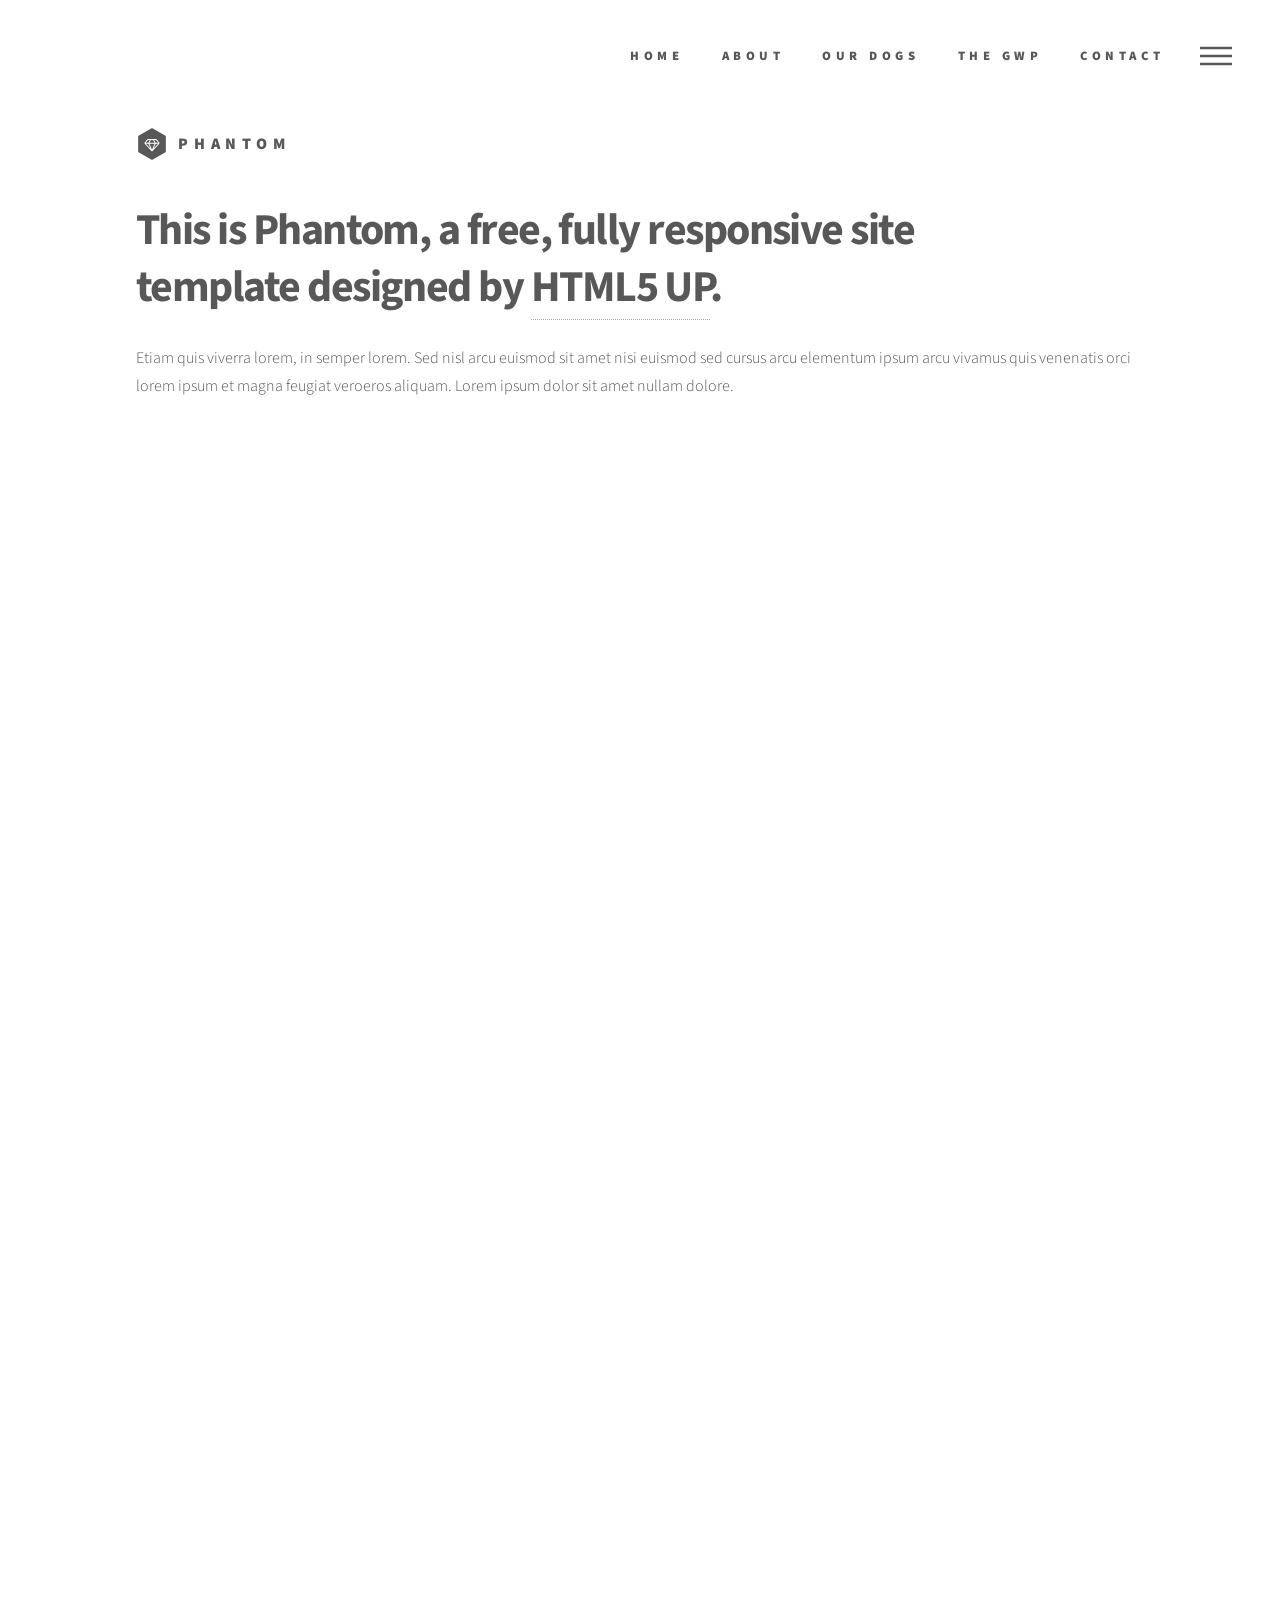
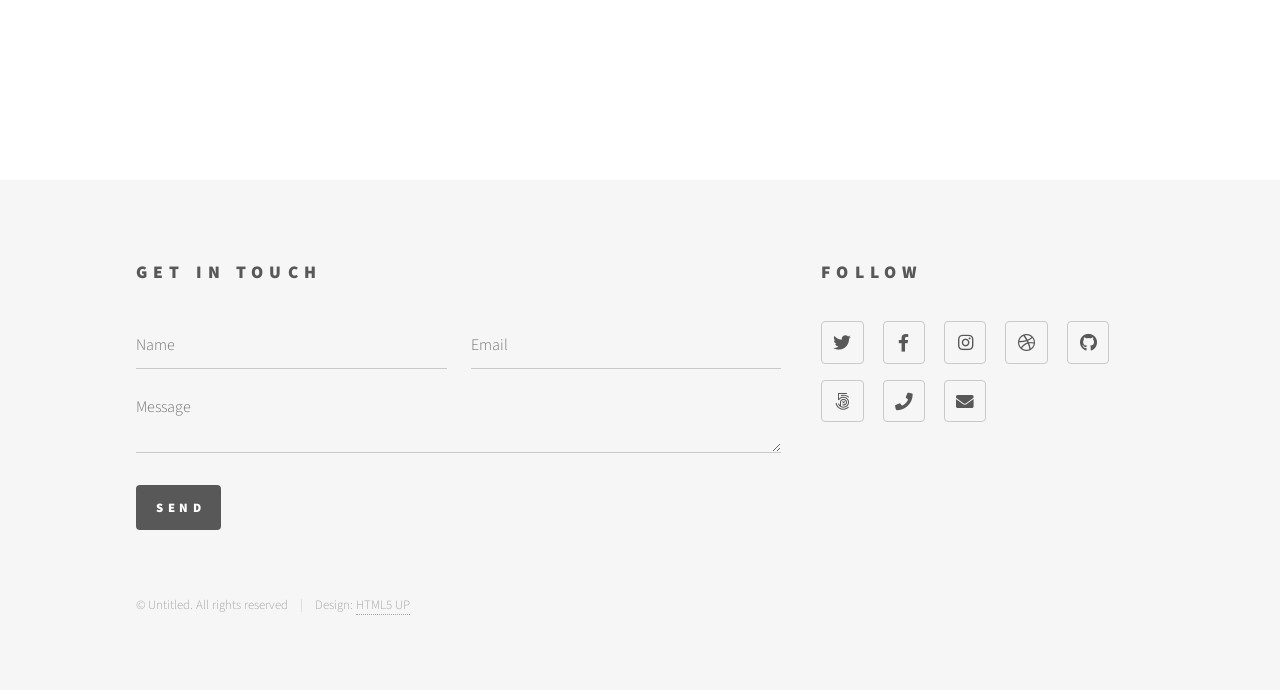
==== index.html @ f1e1433b "Initial repository Setup First repository of base website using HTML5 Up web template (Phantom)" ====
<!DOCTYPE HTML>
<!--
	Phantom by HTML5 UP
	html5up.net | @ajlkn
	Free for personal and commercial use under the CCA 3.0 license (html5up.net/license)
-->
<html>
	<head>
		<title>Phantom by HTML5 UP</title>
		<meta charset="utf-8" />
		<meta name="viewport" content="width=device-width, initial-scale=1, user-scalable=no" />
		<link rel="stylesheet" href="assets/css/main.css" />
		<noscript><link rel="stylesheet" href="assets/css/noscript.css" /></noscript>
	</head>
	<body class="is-preload">
		<!-- Wrapper -->
			<div id="wrapper">

				<!-- Header -->
					<header id="header">
						<div class="inner">

							<!-- Logo -->
								<a href="index.html" class="logo">
									<span class="symbol"><img src="images/logo.svg" alt="" /></span><span class="title">Phantom</span>
								</a>

							<!-- Nav -->
								<nav>
									<ul>
										<li><a href="index.html">Home</a></li>
										<li><a href="about.html">About</a></li>
										<li><a href="elements.html">Our Dogs</a></li>
										<li><a href="generic.html">The GWP</a></li>
										<li><a href="contact.html">Contact</a></li>
										<li><a href="#menu">☰</a></li>
									</ul>
								</nav>

						</div>
					</header>

				<!-- Menu -->
					<nav id="menu">
						<h2>Menu</h2>
						<ul>
							<li><a href="index.html">Home</a></li>
							<li><a href="generic.html">Ipsum veroeros</a></li>
							<li><a href="generic.html">Tempus etiam</a></li>
							<li><a href="generic.html">Consequat dolor</a></li>
							<li><a href="elements.html">Elements</a></li>
						</ul>
					</nav>

				<!-- Main -->
					<div id="main">
						<div class="inner">
							<header>
								<h1>This is Phantom, a free, fully responsive site<br />
								template designed by <a href="http://html5up.net">HTML5 UP</a>.</h1>
								<p>Etiam quis viverra lorem, in semper lorem. Sed nisl arcu euismod sit amet nisi euismod sed cursus arcu elementum ipsum arcu vivamus quis venenatis orci lorem ipsum et magna feugiat veroeros aliquam. Lorem ipsum dolor sit amet nullam dolore.</p>
							</header>
							<section class="tiles">
								<article class="style1">
									<span class="image">
										<img src="images/pic01.jpg" alt="" />
									</span>
									<a href="generic.html">
										<h2>Magna</h2>
										<div class="content">
											<p>Sed nisl arcu euismod sit amet nisi lorem etiam dolor veroeros et feugiat.</p>
										</div>
									</a>
								</article>
								<article class="style2">
									<span class="image">
										<img src="images/pic02.jpg" alt="" />
									</span>
									<a href="generic.html">
										<h2>Lorem</h2>
										<div class="content">
											<p>Sed nisl arcu euismod sit amet nisi lorem etiam dolor veroeros et feugiat.</p>
										</div>
									</a>
								</article>
								<article class="style3">
									<span class="image">
										<img src="images/pic03.jpg" alt="" />
									</span>
									<a href="generic.html">
										<h2>Feugiat</h2>
										<div class="content">
											<p>Sed nisl arcu euismod sit amet nisi lorem etiam dolor veroeros et feugiat.</p>
										</div>
									</a>
								</article>
								<article class="style4">
									<span class="image">
										<img src="images/pic04.jpg" alt="" />
									</span>
									<a href="generic.html">
										<h2>Tempus</h2>
										<div class="content">
											<p>Sed nisl arcu euismod sit amet nisi lorem etiam dolor veroeros et feugiat.</p>
										</div>
									</a>
								</article>
								<article class="style5">
									<span class="image">
										<img src="images/pic05.jpg" alt="" />
									</span>
									<a href="generic.html">
										<h2>Aliquam</h2>
										<div class="content">
											<p>Sed nisl arcu euismod sit amet nisi lorem etiam dolor veroeros et feugiat.</p>
										</div>
									</a>
								</article>
								<article class="style6">
									<span class="image">
										<img src="images/pic06.jpg" alt="" />
									</span>
									<a href="generic.html">
										<h2>Veroeros</h2>
										<div class="content">
											<p>Sed nisl arcu euismod sit amet nisi lorem etiam dolor veroeros et feugiat.</p>
										</div>
									</a>
								</article>
								<article class="style2">
									<span class="image">
										<img src="images/pic07.jpg" alt="" />
									</span>
									<a href="generic.html">
										<h2>Ipsum</h2>
										<div class="content">
											<p>Sed nisl arcu euismod sit amet nisi lorem etiam dolor veroeros et feugiat.</p>
										</div>
									</a>
								</article>
								<article class="style3">
									<span class="image">
										<img src="images/pic08.jpg" alt="" />
									</span>
									<a href="generic.html">
										<h2>Dolor</h2>
										<div class="content">
											<p>Sed nisl arcu euismod sit amet nisi lorem etiam dolor veroeros et feugiat.</p>
										</div>
									</a>
								</article>
								<article class="style1">
									<span class="image">
										<img src="images/pic09.jpg" alt="" />
									</span>
									<a href="generic.html">
										<h2>Nullam</h2>
										<div class="content">
											<p>Sed nisl arcu euismod sit amet nisi lorem etiam dolor veroeros et feugiat.</p>
										</div>
									</a>
								</article>
								<article class="style5">
									<span class="image">
										<img src="images/pic10.jpg" alt="" />
									</span>
									<a href="generic.html">
										<h2>Ultricies</h2>
										<div class="content">
											<p>Sed nisl arcu euismod sit amet nisi lorem etiam dolor veroeros et feugiat.</p>
										</div>
									</a>
								</article>
								<article class="style6">
									<span class="image">
										<img src="images/pic11.jpg" alt="" />
									</span>
									<a href="generic.html">
										<h2>Dictum</h2>
										<div class="content">
											<p>Sed nisl arcu euismod sit amet nisi lorem etiam dolor veroeros et feugiat.</p>
										</div>
									</a>
								</article>
								<article class="style4">
									<span class="image">
										<img src="images/pic12.jpg" alt="" />
									</span>
									<a href="generic.html">
										<h2>Pretium</h2>
										<div class="content">
											<p>Sed nisl arcu euismod sit amet nisi lorem etiam dolor veroeros et feugiat.</p>
										</div>
									</a>
								</article>
							</section>
						</div>
					</div>

				<!-- Footer -->
					<footer id="footer">
						<div class="inner">
							<section>
								<h2>Get in touch</h2>
								<form method="post" action="#">
									<div class="fields">
										<div class="field half">
											<input type="text" name="name" id="name" placeholder="Name" />
										</div>
										<div class="field half">
											<input type="email" name="email" id="email" placeholder="Email" />
										</div>
										<div class="field">
											<textarea name="message" id="message" placeholder="Message"></textarea>
										</div>
									</div>
									<ul class="actions">
										<li><input type="submit" value="Send" class="primary" /></li>
									</ul>
								</form>
							</section>
							<section>
								<h2>Follow</h2>
								<ul class="icons">
									<li><a href="#" class="icon brands style2 fa-twitter"><span class="label">Twitter</span></a></li>
									<li><a href="#" class="icon brands style2 fa-facebook-f"><span class="label">Facebook</span></a></li>
									<li><a href="#" class="icon brands style2 fa-instagram"><span class="label">Instagram</span></a></li>
									<li><a href="#" class="icon brands style2 fa-dribbble"><span class="label">Dribbble</span></a></li>
									<li><a href="#" class="icon brands style2 fa-github"><span class="label">GitHub</span></a></li>
									<li><a href="#" class="icon brands style2 fa-500px"><span class="label">500px</span></a></li>
									<li><a href="#" class="icon solid style2 fa-phone"><span class="label">Phone</span></a></li>
									<li><a href="#" class="icon solid style2 fa-envelope"><span class="label">Email</span></a></li>
								</ul>
							</section>
							<ul class="copyright">
								<li>&copy; Untitled. All rights reserved</li><li>Design: <a href="http://html5up.net">HTML5 UP</a></li>
							</ul>
						</div>
					</footer>

			</div>

		<!-- Scripts -->
			<script src="assets/js/jquery.min.js"></script>
			<script src="assets/js/browser.min.js"></script>
			<script src="assets/js/breakpoints.min.js"></script>
			<script src="assets/js/util.js"></script>
			<script src="assets/js/main.js"></script>

	</body>
</html>
---- assets/css/main.css ----
@import url(fontawesome-all.min.css);
@import url("https://fonts.googleapis.com/css?family=Source+Sans+Pro:300,700,900");

/*
	Phantom by HTML5 UP
	html5up.net | @ajlkn
	Free for personal and commercial use under the CCA 3.0 license (html5up.net/license)
*/

html, body, div, span, applet, object,
iframe, h1, h2, h3, h4, h5, h6, p, blockquote,
pre, a, abbr, acronym, address, big, cite,
code, del, dfn, em, img, ins, kbd, q, s, samp,
small, strike, strong, sub, sup, tt, var, b,
u, i, center, dl, dt, dd, ol, ul, li, fieldset,
form, label, legend, table, caption, tbody,
tfoot, thead, tr, th, td, article, aside,
canvas, details, embed, figure, figcaption,
footer, header, hgroup, menu, nav, output, ruby,
section, summary, time, mark, audio, video {
	margin: 0;
	padding: 0;
	border: 0;
	font-size: 100%;
	font: inherit;
	vertical-align: baseline;}

article, aside, details, figcaption, figure,
footer, header, hgroup, menu, nav, section {
	display: block;}

body {
	line-height: 1;
}

ol, ul {
	list-style: none;
}

blockquote, q {
	quotes: none;
}

	blockquote:before, blockquote:after, q:before, q:after {
		content: '';
		content: none;
	}

table {
	border-collapse: collapse;
	border-spacing: 0;
}

body {
	-webkit-text-size-adjust: none;
}

mark {
	background-color: transparent;
	color: inherit;
}

input::-moz-focus-inner {
	border: 0;
	padding: 0;
}

input, select, textarea {
	-moz-appearance: none;
	-webkit-appearance: none;
	-ms-appearance: none;
	appearance: none;
}

/* Basic */

	@-ms-viewport {
		width: device-width;
	}

	body {
		-ms-overflow-style: scrollbar;
	}

	@media screen and (max-width: 480px) {

		html, body {
			min-width: 320px;
		}

	}

	html {
		box-sizing: border-box;
	}

	*, *:before, *:after {
		box-sizing: inherit;
	}

	body {
		background: #ffffff;
	}

		body.is-preload *, body.is-preload *:before, body.is-preload *:after {
			-moz-animation: none !important;
			-webkit-animation: none !important;
			-ms-animation: none !important;
			animation: none !important;
			-moz-transition: none !important;
			-webkit-transition: none !important;
			-ms-transition: none !important;
			transition: none !important;
		}

/* Type */

	body, input, select, textarea {
		color: #585858;
		font-family: "Source Sans Pro", Helvetica, sans-serif;
		font-size: 16pt;
		font-weight: 300;
		line-height: 1.75;
	}

		@media screen and (max-width: 1680px) {

			body, input, select, textarea {
				font-size: 14pt;
			}

		}

		@media screen and (max-width: 1280px) {

			body, input, select, textarea {
				font-size: 12pt;
			}

		}

	a {
		-moz-transition: border-bottom-color 0.2s ease, color 0.2s ease;
		-webkit-transition: border-bottom-color 0.2s ease, color 0.2s ease;
		-ms-transition: border-bottom-color 0.2s ease, color 0.2s ease;
		transition: border-bottom-color 0.2s ease, color 0.2s ease;
		text-decoration: none;
		color: #585858;
		border-bottom: dotted 1px rgba(88, 88, 88, 0.5);
	}

		a:hover {
			border-bottom-color: transparent;
			color: #f2849e !important;
		}

	strong, b {
		font-weight: 900;
	}

	em, i {
		font-style: italic;
	}

	p {
		margin: 0 0 2em 0;
	}

	h1 {
		font-size: 2.75em;
		font-weight: 700;
		line-height: 1.3;
		margin: 0 0 1em 0;
		letter-spacing: -0.035em;
	}

		h1 a {
			color: inherit;
		}

		@media screen and (max-width: 736px) {

			h1 {
				font-size: 2em;
				margin: 0 0 1em 0;
			}

		}

		@media screen and (max-width: 360px) {

			h1 {
				font-size: 1.75em;
			}

		}

	h2, h3, h4, h5, h6 {
		font-weight: 900;
		line-height: 1.5;
		margin: 0 0 2em 0;
		text-transform: uppercase;
		letter-spacing: 0.35em;
	}

		h2 a, h3 a, h4 a, h5 a, h6 a {
			color: inherit;
		}

	h2 {
		font-size: 1.1em;
	}

	h3 {
		font-size: 1em;
	}

	h4 {
		font-size: 0.8em;
	}

	h5 {
		font-size: 0.8em;
	}

	h6 {
		font-size: 0.8em;
	}

	@media screen and (max-width: 980px) {

		h1 br, h2 br, h3 br, h4 br, h5 br, h6 br {
			display: none;
		}

	}

	@media screen and (max-width: 736px) {

		h2 {
			font-size: 1em;
		}

		h3 {
			font-size: 0.8em;
		}

	}

	sub {
		font-size: 0.8em;
		position: relative;
		top: 0.5em;
	}

	sup {
		font-size: 0.8em;
		position: relative;
		top: -0.5em;
	}

	blockquote {
		border-left: solid 4px #c9c9c9;
		font-style: italic;
		margin: 0 0 2em 0;
		padding: 0.5em 0 0.5em 2em;
	}

	code {
		background: rgba(144, 144, 144, 0.075);
		border-radius: 4px;
		border: solid 1px #c9c9c9;
		font-family: "Courier New", monospace;
		font-size: 0.9em;
		margin: 0 0.25em;
		padding: 0.25em 0.65em;
	}

	pre {
		-webkit-overflow-scrolling: touch;
		font-family: "Courier New", monospace;
		font-size: 0.9em;
		margin: 0 0 2em 0;
	}

		pre code {
			display: block;
			line-height: 1.75;
			padding: 1em 1.5em;
			overflow-x: auto;
		}

	hr {
		border: 0;
		border-bottom: solid 1px #c9c9c9;
		margin: 2em 0;
	}

		hr.major {
			margin: 3em 0;
		}

	.align-left {
		text-align: left;
	}

	.align-center {
		text-align: center;
	}

	.align-right {
		text-align: right;
	}

/* Row */

	.row {
		display: flex;
		flex-wrap: wrap;
		box-sizing: border-box;
		align-items: stretch;
	}

		.row > * {
			box-sizing: border-box;
		}

		.row.gtr-uniform > * > :last-child {
			margin-bottom: 0;
		}

		.row.aln-left {
			justify-content: flex-start;
		}

		.row.aln-center {
			justify-content: center;
		}

		.row.aln-right {
			justify-content: flex-end;
		}

		.row.aln-top {
			align-items: flex-start;
		}

		.row.aln-middle {
			align-items: center;
		}

		.row.aln-bottom {
			align-items: flex-end;
		}

		.row > .imp {
			order: -1;
		}

		.row > .col-1 {
			width: 8.33333%;
		}

		.row > .off-1 {
			margin-left: 8.33333%;
		}

		.row > .col-2 {
			width: 16.66667%;
		}

		.row > .off-2 {
			margin-left: 16.66667%;
		}

		.row > .col-3 {
			width: 25%;
		}

		.row > .off-3 {
			margin-left: 25%;
		}

		.row > .col-4 {
			width: 33.33333%;
		}

		.row > .off-4 {
			margin-left: 33.33333%;
		}

		.row > .col-5 {
			width: 41.66667%;
		}

		.row > .off-5 {
			margin-left: 41.66667%;
		}

		.row > .col-6 {
			width: 50%;
		}

		.row > .off-6 {
			margin-left: 50%;
		}

		.row > .col-7 {
			width: 58.33333%;
		}

		.row > .off-7 {
			margin-left: 58.33333%;
		}

		.row > .col-8 {
			width: 66.66667%;
		}

		.row > .off-8 {
			margin-left: 66.66667%;
		}

		.row > .col-9 {
			width: 75%;
		}

		.row > .off-9 {
			margin-left: 75%;
		}

		.row > .col-10 {
			width: 83.33333%;
		}

		.row > .off-10 {
			margin-left: 83.33333%;
		}

		.row > .col-11 {
			width: 91.66667%;
		}

		.row > .off-11 {
			margin-left: 91.66667%;
		}

		.row > .col-12 {
			width: 100%;
		}

		.row > .off-12 {
			margin-left: 100%;
		}

		.row.gtr-0 {
			margin-top: 0;
			margin-left: 0em;
		}

			.row.gtr-0 > * {
				padding: 0 0 0 0em;
			}

			.row.gtr-0.gtr-uniform {
				margin-top: 0em;
			}

				.row.gtr-0.gtr-uniform > * {
					padding-top: 0em;
				}

		.row.gtr-25 {
			margin-top: 0;
			margin-left: -0.5em;
		}

			.row.gtr-25 > * {
				padding: 0 0 0 0.5em;
			}

			.row.gtr-25.gtr-uniform {
				margin-top: -0.5em;
			}

				.row.gtr-25.gtr-uniform > * {
					padding-top: 0.5em;
				}

		.row.gtr-50 {
			margin-top: 0;
			margin-left: -1em;
		}

			.row.gtr-50 > * {
				padding: 0 0 0 1em;
			}

			.row.gtr-50.gtr-uniform {
				margin-top: -1em;
			}

				.row.gtr-50.gtr-uniform > * {
					padding-top: 1em;
				}

		.row {
			margin-top: 0;
			margin-left: -2em;
		}

			.row > * {
				padding: 0 0 0 2em;
			}

			.row.gtr-uniform {
				margin-top: -2em;
			}

				.row.gtr-uniform > * {
					padding-top: 2em;
				}

		.row.gtr-150 {
			margin-top: 0;
			margin-left: -3em;
		}

			.row.gtr-150 > * {
				padding: 0 0 0 3em;
			}

			.row.gtr-150.gtr-uniform {
				margin-top: -3em;
			}

				.row.gtr-150.gtr-uniform > * {
					padding-top: 3em;
				}

		.row.gtr-200 {
			margin-top: 0;
			margin-left: -4em;
		}

			.row.gtr-200 > * {
				padding: 0 0 0 4em;
			}

			.row.gtr-200.gtr-uniform {
				margin-top: -4em;
			}

				.row.gtr-200.gtr-uniform > * {
					padding-top: 4em;
				}

		@media screen and (max-width: 1680px) {

			.row {
				display: flex;
				flex-wrap: wrap;
				box-sizing: border-box;
				align-items: stretch;
			}

				.row > * {
					box-sizing: border-box;
				}

				.row.gtr-uniform > * > :last-child {
					margin-bottom: 0;
				}

				.row.aln-left {
					justify-content: flex-start;
				}

				.row.aln-center {
					justify-content: center;
				}

				.row.aln-right {
					justify-content: flex-end;
				}

				.row.aln-top {
					align-items: flex-start;
				}

				.row.aln-middle {
					align-items: center;
				}

				.row.aln-bottom {
					align-items: flex-end;
				}

				.row > .imp-xlarge {
					order: -1;
				}

				.row > .col-1-xlarge {
					width: 8.33333%;
				}

				.row > .off-1-xlarge {
					margin-left: 8.33333%;
				}

				.row > .col-2-xlarge {
					width: 16.66667%;
				}

				.row > .off-2-xlarge {
					margin-left: 16.66667%;
				}

				.row > .col-3-xlarge {
					width: 25%;
				}

				.row > .off-3-xlarge {
					margin-left: 25%;
				}

				.row > .col-4-xlarge {
					width: 33.33333%;
				}

				.row > .off-4-xlarge {
					margin-left: 33.33333%;
				}

				.row > .col-5-xlarge {
					width: 41.66667%;
				}

				.row > .off-5-xlarge {
					margin-left: 41.66667%;
				}

				.row > .col-6-xlarge {
					width: 50%;
				}

				.row > .off-6-xlarge {
					margin-left: 50%;
				}

				.row > .col-7-xlarge {
					width: 58.33333%;
				}

				.row > .off-7-xlarge {
					margin-left: 58.33333%;
				}

				.row > .col-8-xlarge {
					width: 66.66667%;
				}

				.row > .off-8-xlarge {
					margin-left: 66.66667%;
				}

				.row > .col-9-xlarge {
					width: 75%;
				}

				.row > .off-9-xlarge {
					margin-left: 75%;
				}

				.row > .col-10-xlarge {
					width: 83.33333%;
				}

				.row > .off-10-xlarge {
					margin-left: 83.33333%;
				}

				.row > .col-11-xlarge {
					width: 91.66667%;
				}

				.row > .off-11-xlarge {
					margin-left: 91.66667%;
				}

				.row > .col-12-xlarge {
					width: 100%;
				}

				.row > .off-12-xlarge {
					margin-left: 100%;
				}

				.row.gtr-0 {
					margin-top: 0;
					margin-left: 0em;
				}

					.row.gtr-0 > * {
						padding: 0 0 0 0em;
					}

					.row.gtr-0.gtr-uniform {
						margin-top: 0em;
					}

						.row.gtr-0.gtr-uniform > * {
							padding-top: 0em;
						}

				.row.gtr-25 {
					margin-top: 0;
					margin-left: -0.5em;
				}

					.row.gtr-25 > * {
						padding: 0 0 0 0.5em;
					}

					.row.gtr-25.gtr-uniform {
						margin-top: -0.5em;
					}

						.row.gtr-25.gtr-uniform > * {
							padding-top: 0.5em;
						}

				.row.gtr-50 {
					margin-top: 0;
					margin-left: -1em;
				}

					.row.gtr-50 > * {
						padding: 0 0 0 1em;
					}

					.row.gtr-50.gtr-uniform {
						margin-top: -1em;
					}

						.row.gtr-50.gtr-uniform > * {
							padding-top: 1em;
						}

				.row {
					margin-top: 0;
					margin-left: -2em;
				}

					.row > * {
						padding: 0 0 0 2em;
					}

					.row.gtr-uniform {
						margin-top: -2em;
					}

						.row.gtr-uniform > * {
							padding-top: 2em;
						}

				.row.gtr-150 {
					margin-top: 0;
					margin-left: -3em;
				}

					.row.gtr-150 > * {
						padding: 0 0 0 3em;
					}

					.row.gtr-150.gtr-uniform {
						margin-top: -3em;
					}

						.row.gtr-150.gtr-uniform > * {
							padding-top: 3em;
						}

				.row.gtr-200 {
					margin-top: 0;
					margin-left: -4em;
				}

					.row.gtr-200 > * {
						padding: 0 0 0 4em;
					}

					.row.gtr-200.gtr-uniform {
						margin-top: -4em;
					}

						.row.gtr-200.gtr-uniform > * {
							padding-top: 4em;
						}

		}

		@media screen and (max-width: 1280px) {

			.row {
				display: flex;
				flex-wrap: wrap;
				box-sizing: border-box;
				align-items: stretch;
			}

				.row > * {
					box-sizing: border-box;
				}

				.row.gtr-uniform > * > :last-child {
					margin-bottom: 0;
				}

				.row.aln-left {
					justify-content: flex-start;
				}

				.row.aln-center {
					justify-content: center;
				}

				.row.aln-right {
					justify-content: flex-end;
				}

				.row.aln-top {
					align-items: flex-start;
				}

				.row.aln-middle {
					align-items: center;
				}

				.row.aln-bottom {
					align-items: flex-end;
				}

				.row > .imp-large {
					order: -1;
				}

				.row > .col-1-large {
					width: 8.33333%;
				}

				.row > .off-1-large {
					margin-left: 8.33333%;
				}

				.row > .col-2-large {
					width: 16.66667%;
				}

				.row > .off-2-large {
					margin-left: 16.66667%;
				}

				.row > .col-3-large {
					width: 25%;
				}

				.row > .off-3-large {
					margin-left: 25%;
				}

				.row > .col-4-large {
					width: 33.33333%;
				}

				.row > .off-4-large {
					margin-left: 33.33333%;
				}

				.row > .col-5-large {
					width: 41.66667%;
				}

				.row > .off-5-large {
					margin-left: 41.66667%;
				}

				.row > .col-6-large {
					width: 50%;
				}

				.row > .off-6-large {
					margin-left: 50%;
				}

				.row > .col-7-large {
					width: 58.33333%;
				}

				.row > .off-7-large {
					margin-left: 58.33333%;
				}

				.row > .col-8-large {
					width: 66.66667%;
				}

				.row > .off-8-large {
					margin-left: 66.66667%;
				}

				.row > .col-9-large {
					width: 75%;
				}

				.row > .off-9-large {
					margin-left: 75%;
				}

				.row > .col-10-large {
					width: 83.33333%;
				}

				.row > .off-10-large {
					margin-left: 83.33333%;
				}

				.row > .col-11-large {
					width: 91.66667%;
				}

				.row > .off-11-large {
					margin-left: 91.66667%;
				}

				.row > .col-12-large {
					width: 100%;
				}

				.row > .off-12-large {
					margin-left: 100%;
				}

				.row.gtr-0 {
					margin-top: 0;
					margin-left: 0em;
				}

					.row.gtr-0 > * {
						padding: 0 0 0 0em;
					}

					.row.gtr-0.gtr-uniform {
						margin-top: 0em;
					}

						.row.gtr-0.gtr-uniform > * {
							padding-top: 0em;
						}

				.row.gtr-25 {
					margin-top: 0;
					margin-left: -0.5em;
				}

					.row.gtr-25 > * {
						padding: 0 0 0 0.5em;
					}

					.row.gtr-25.gtr-uniform {
						margin-top: -0.5em;
					}

						.row.gtr-25.gtr-uniform > * {
							padding-top: 0.5em;
						}

				.row.gtr-50 {
					margin-top: 0;
					margin-left: -1em;
				}

					.row.gtr-50 > * {
						padding: 0 0 0 1em;
					}

					.row.gtr-50.gtr-uniform {
						margin-top: -1em;
					}

						.row.gtr-50.gtr-uniform > * {
							padding-top: 1em;
						}

				.row {
					margin-top: 0;
					margin-left: -2em;
				}

					.row > * {
						padding: 0 0 0 2em;
					}

					.row.gtr-uniform {
						margin-top: -2em;
					}

						.row.gtr-uniform > * {
							padding-top: 2em;
						}

				.row.gtr-150 {
					margin-top: 0;
					margin-left: -3em;
				}

					.row.gtr-150 > * {
						padding: 0 0 0 3em;
					}

					.row.gtr-150.gtr-uniform {
						margin-top: -3em;
					}

						.row.gtr-150.gtr-uniform > * {
							padding-top: 3em;
						}

				.row.gtr-200 {
					margin-top: 0;
					margin-left: -4em;
				}

					.row.gtr-200 > * {
						padding: 0 0 0 4em;
					}

					.row.gtr-200.gtr-uniform {
						margin-top: -4em;
					}

						.row.gtr-200.gtr-uniform > * {
							padding-top: 4em;
						}

		}

		@media screen and (max-width: 980px) {

			.row {
				display: flex;
				flex-wrap: wrap;
				box-sizing: border-box;
				align-items: stretch;
			}

				.row > * {
					box-sizing: border-box;
				}

				.row.gtr-uniform > * > :last-child {
					margin-bottom: 0;
				}

				.row.aln-left {
					justify-content: flex-start;
				}

				.row.aln-center {
					justify-content: center;
				}

				.row.aln-right {
					justify-content: flex-end;
				}

				.row.aln-top {
					align-items: flex-start;
				}

				.row.aln-middle {
					align-items: center;
				}

				.row.aln-bottom {
					align-items: flex-end;
				}

				.row > .imp-medium {
					order: -1;
				}

				.row > .col-1-medium {
					width: 8.33333%;
				}

				.row > .off-1-medium {
					margin-left: 8.33333%;
				}

				.row > .col-2-medium {
					width: 16.66667%;
				}

				.row > .off-2-medium {
					margin-left: 16.66667%;
				}

				.row > .col-3-medium {
					width: 25%;
				}

				.row > .off-3-medium {
					margin-left: 25%;
				}

				.row > .col-4-medium {
					width: 33.33333%;
				}

				.row > .off-4-medium {
					margin-left: 33.33333%;
				}

				.row > .col-5-medium {
					width: 41.66667%;
				}

				.row > .off-5-medium {
					margin-left: 41.66667%;
				}

				.row > .col-6-medium {
					width: 50%;
				}

				.row > .off-6-medium {
					margin-left: 50%;
				}

				.row > .col-7-medium {
					width: 58.33333%;
				}

				.row > .off-7-medium {
					margin-left: 58.33333%;
				}

				.row > .col-8-medium {
					width: 66.66667%;
				}

				.row > .off-8-medium {
					margin-left: 66.66667%;
				}

				.row > .col-9-medium {
					width: 75%;
				}

				.row > .off-9-medium {
					margin-left: 75%;
				}

				.row > .col-10-medium {
					width: 83.33333%;
				}

				.row > .off-10-medium {
					margin-left: 83.33333%;
				}

				.row > .col-11-medium {
					width: 91.66667%;
				}

				.row > .off-11-medium {
					margin-left: 91.66667%;
				}

				.row > .col-12-medium {
					width: 100%;
				}

				.row > .off-12-medium {
					margin-left: 100%;
				}

				.row.gtr-0 {
					margin-top: 0;
					margin-left: 0em;
				}

					.row.gtr-0 > * {
						padding: 0 0 0 0em;
					}

					.row.gtr-0.gtr-uniform {
						margin-top: 0em;
					}

						.row.gtr-0.gtr-uniform > * {
							padding-top: 0em;
						}

				.row.gtr-25 {
					margin-top: 0;
					margin-left: -0.375em;
				}

					.row.gtr-25 > * {
						padding: 0 0 0 0.375em;
					}

					.row.gtr-25.gtr-uniform {
						margin-top: -0.375em;
					}

						.row.gtr-25.gtr-uniform > * {
							padding-top: 0.375em;
						}

				.row.gtr-50 {
					margin-top: 0;
					margin-left: -0.75em;
				}

					.row.gtr-50 > * {
						padding: 0 0 0 0.75em;
					}

					.row.gtr-50.gtr-uniform {
						margin-top: -0.75em;
					}

						.row.gtr-50.gtr-uniform > * {
							padding-top: 0.75em;
						}

				.row {
					margin-top: 0;
					margin-left: -1.5em;
				}

					.row > * {
						padding: 0 0 0 1.5em;
					}

					.row.gtr-uniform {
						margin-top: -1.5em;
					}

						.row.gtr-uniform > * {
							padding-top: 1.5em;
						}

				.row.gtr-150 {
					margin-top: 0;
					margin-left: -2.25em;
				}

					.row.gtr-150 > * {
						padding: 0 0 0 2.25em;
					}

					.row.gtr-150.gtr-uniform {
						margin-top: -2.25em;
					}

						.row.gtr-150.gtr-uniform > * {
							padding-top: 2.25em;
						}

				.row.gtr-200 {
					margin-top: 0;
					margin-left: -3em;
				}

					.row.gtr-200 > * {
						padding: 0 0 0 3em;
					}

					.row.gtr-200.gtr-uniform {
						margin-top: -3em;
					}

						.row.gtr-200.gtr-uniform > * {
							padding-top: 3em;
						}

		}

		@media screen and (max-width: 736px) {

			.row {
				display: flex;
				flex-wrap: wrap;
				box-sizing: border-box;
				align-items: stretch;
			}

				.row > * {
					box-sizing: border-box;
				}

				.row.gtr-uniform > * > :last-child {
					margin-bottom: 0;
				}

				.row.aln-left {
					justify-content: flex-start;
				}

				.row.aln-center {
					justify-content: center;
				}

				.row.aln-right {
					justify-content: flex-end;
				}

				.row.aln-top {
					align-items: flex-start;
				}

				.row.aln-middle {
					align-items: center;
				}

				.row.aln-bottom {
					align-items: flex-end;
				}

				.row > .imp-small {
					order: -1;
				}

				.row > .col-1-small {
					width: 8.33333%;
				}

				.row > .off-1-small {
					margin-left: 8.33333%;
				}

				.row > .col-2-small {
					width: 16.66667%;
				}

				.row > .off-2-small {
					margin-left: 16.66667%;
				}

				.row > .col-3-small {
					width: 25%;
				}

				.row > .off-3-small {
					margin-left: 25%;
				}

				.row > .col-4-small {
					width: 33.33333%;
				}

				.row > .off-4-small {
					margin-left: 33.33333%;
				}

				.row > .col-5-small {
					width: 41.66667%;
				}

				.row > .off-5-small {
					margin-left: 41.66667%;
				}

				.row > .col-6-small {
					width: 50%;
				}

				.row > .off-6-small {
					margin-left: 50%;
				}

				.row > .col-7-small {
					width: 58.33333%;
				}

				.row > .off-7-small {
					margin-left: 58.33333%;
				}

				.row > .col-8-small {
					width: 66.66667%;
				}

				.row > .off-8-small {
					margin-left: 66.66667%;
				}

				.row > .col-9-small {
					width: 75%;
				}

				.row > .off-9-small {
					margin-left: 75%;
				}

				.row > .col-10-small {
					width: 83.33333%;
				}

				.row > .off-10-small {
					margin-left: 83.33333%;
				}

				.row > .col-11-small {
					width: 91.66667%;
				}

				.row > .off-11-small {
					margin-left: 91.66667%;
				}

				.row > .col-12-small {
					width: 100%;
				}

				.row > .off-12-small {
					margin-left: 100%;
				}

				.row.gtr-0 {
					margin-top: 0;
					margin-left: 0em;
				}

					.row.gtr-0 > * {
						padding: 0 0 0 0em;
					}

					.row.gtr-0.gtr-uniform {
						margin-top: 0em;
					}

						.row.gtr-0.gtr-uniform > * {
							padding-top: 0em;
						}

				.row.gtr-25 {
					margin-top: 0;
					margin-left: -0.25em;
				}

					.row.gtr-25 > * {
						padding: 0 0 0 0.25em;
					}

					.row.gtr-25.gtr-uniform {
						margin-top: -0.25em;
					}

						.row.gtr-25.gtr-uniform > * {
							padding-top: 0.25em;
						}

				.row.gtr-50 {
					margin-top: 0;
					margin-left: -0.5em;
				}

					.row.gtr-50 > * {
						padding: 0 0 0 0.5em;
					}

					.row.gtr-50.gtr-uniform {
						margin-top: -0.5em;
					}

						.row.gtr-50.gtr-uniform > * {
							padding-top: 0.5em;
						}

				.row {
					margin-top: 0;
					margin-left: -1em;
				}

					.row > * {
						padding: 0 0 0 1em;
					}

					.row.gtr-uniform {
						margin-top: -1em;
					}

						.row.gtr-uniform > * {
							padding-top: 1em;
						}

				.row.gtr-150 {
					margin-top: 0;
					margin-left: -1.5em;
				}

					.row.gtr-150 > * {
						padding: 0 0 0 1.5em;
					}

					.row.gtr-150.gtr-uniform {
						margin-top: -1.5em;
					}

						.row.gtr-150.gtr-uniform > * {
							padding-top: 1.5em;
						}

				.row.gtr-200 {
					margin-top: 0;
					margin-left: -2em;
				}

					.row.gtr-200 > * {
						padding: 0 0 0 2em;
					}

					.row.gtr-200.gtr-uniform {
						margin-top: -2em;
					}

						.row.gtr-200.gtr-uniform > * {
							padding-top: 2em;
						}

		}

		@media screen and (max-width: 480px) {

			.row {
				display: flex;
				flex-wrap: wrap;
				box-sizing: border-box;
				align-items: stretch;
			}

				.row > * {
					box-sizing: border-box;
				}

				.row.gtr-uniform > * > :last-child {
					margin-bottom: 0;
				}

				.row.aln-left {
					justify-content: flex-start;
				}

				.row.aln-center {
					justify-content: center;
				}

				.row.aln-right {
					justify-content: flex-end;
				}

				.row.aln-top {
					align-items: flex-start;
				}

				.row.aln-middle {
					align-items: center;
				}

				.row.aln-bottom {
					align-items: flex-end;
				}

				.row > .imp-xsmall {
					order: -1;
				}

				.row > .col-1-xsmall {
					width: 8.33333%;
				}

				.row > .off-1-xsmall {
					margin-left: 8.33333%;
				}

				.row > .col-2-xsmall {
					width: 16.66667%;
				}

				.row > .off-2-xsmall {
					margin-left: 16.66667%;
				}

				.row > .col-3-xsmall {
					width: 25%;
				}

				.row > .off-3-xsmall {
					margin-left: 25%;
				}

				.row > .col-4-xsmall {
					width: 33.33333%;
				}

				.row > .off-4-xsmall {
					margin-left: 33.33333%;
				}

				.row > .col-5-xsmall {
					width: 41.66667%;
				}

				.row > .off-5-xsmall {
					margin-left: 41.66667%;
				}

				.row > .col-6-xsmall {
					width: 50%;
				}

				.row > .off-6-xsmall {
					margin-left: 50%;
				}

				.row > .col-7-xsmall {
					width: 58.33333%;
				}

				.row > .off-7-xsmall {
					margin-left: 58.33333%;
				}

				.row > .col-8-xsmall {
					width: 66.66667%;
				}

				.row > .off-8-xsmall {
					margin-left: 66.66667%;
				}

				.row > .col-9-xsmall {
					width: 75%;
				}

				.row > .off-9-xsmall {
					margin-left: 75%;
				}

				.row > .col-10-xsmall {
					width: 83.33333%;
				}

				.row > .off-10-xsmall {
					margin-left: 83.33333%;
				}

				.row > .col-11-xsmall {
					width: 91.66667%;
				}

				.row > .off-11-xsmall {
					margin-left: 91.66667%;
				}

				.row > .col-12-xsmall {
					width: 100%;
				}

				.row > .off-12-xsmall {
					margin-left: 100%;
				}

				.row.gtr-0 {
					margin-top: 0;
					margin-left: 0em;
				}

					.row.gtr-0 > * {
						padding: 0 0 0 0em;
					}

					.row.gtr-0.gtr-uniform {
						margin-top: 0em;
					}

						.row.gtr-0.gtr-uniform > * {
							padding-top: 0em;
						}

				.row.gtr-25 {
					margin-top: 0;
					margin-left: -0.25em;
				}

					.row.gtr-25 > * {
						padding: 0 0 0 0.25em;
					}

					.row.gtr-25.gtr-uniform {
						margin-top: -0.25em;
					}

						.row.gtr-25.gtr-uniform > * {
							padding-top: 0.25em;
						}

				.row.gtr-50 {
					margin-top: 0;
					margin-left: -0.5em;
				}

					.row.gtr-50 > * {
						padding: 0 0 0 0.5em;
					}

					.row.gtr-50.gtr-uniform {
						margin-top: -0.5em;
					}

						.row.gtr-50.gtr-uniform > * {
							padding-top: 0.5em;
						}

				.row {
					margin-top: 0;
					margin-left: -1em;
				}

					.row > * {
						padding: 0 0 0 1em;
					}

					.row.gtr-uniform {
						margin-top: -1em;
					}

						.row.gtr-uniform > * {
							padding-top: 1em;
						}

				.row.gtr-150 {
					margin-top: 0;
					margin-left: -1.5em;
				}

					.row.gtr-150 > * {
						padding: 0 0 0 1.5em;
					}

					.row.gtr-150.gtr-uniform {
						margin-top: -1.5em;
					}

						.row.gtr-150.gtr-uniform > * {
							padding-top: 1.5em;
						}

				.row.gtr-200 {
					margin-top: 0;
					margin-left: -2em;
				}

					.row.gtr-200 > * {
						padding: 0 0 0 2em;
					}

					.row.gtr-200.gtr-uniform {
						margin-top: -2em;
					}

						.row.gtr-200.gtr-uniform > * {
							padding-top: 2em;
						}

		}

/* Section/Article */

	section.special, article.special {
		text-align: center;
	}

	header p {
		margin-top: -1em;
	}

	@media screen and (max-width: 736px) {

		header p {
			margin-top: 0;
		}

	}

/* Icon */

	.icon {
		text-decoration: none;
		border-bottom: none;
		position: relative;
	}

		.icon:before {
			-moz-osx-font-smoothing: grayscale;
			-webkit-font-smoothing: antialiased;
			display: inline-block;
			font-style: normal;
			font-variant: normal;
			text-rendering: auto;
			line-height: 1;
			text-transform: none !important;
			font-family: 'Font Awesome 5 Free';
			font-weight: 400;
		}

		.icon > .label {
			display: none;
		}

		.icon:before {
			line-height: inherit;
		}

		.icon.solid:before {
			font-weight: 900;
		}

		.icon.brands:before {
			font-family: 'Font Awesome 5 Brands';
		}

		.icon.style2 {
			-moz-transition: background-color 0.2s ease-in-out, color 0.2s ease-in-out, border-color 0.2s ease-in-out;
			-webkit-transition: background-color 0.2s ease-in-out, color 0.2s ease-in-out, border-color 0.2s ease-in-out;
			-ms-transition: background-color 0.2s ease-in-out, color 0.2s ease-in-out, border-color 0.2s ease-in-out;
			transition: background-color 0.2s ease-in-out, color 0.2s ease-in-out, border-color 0.2s ease-in-out;
			background-color: transparent;
			border: solid 1px #c9c9c9;
			border-radius: 4px;
			width: 2.65em;
			height: 2.65em;
			display: inline-block;
			text-align: center;
			line-height: 2.65em;
			color: inherit;
		}

			.icon.style2:before {
				font-size: 1.1em;
			}

			.icon.style2:hover {
				color: #f2849e;
				border-color: #f2849e;
			}

			.icon.style2:active {
				background-color: rgba(242, 132, 158, 0.1);
			}

/* List */

	ol {
		list-style: decimal;
		margin: 0 0 2em 0;
		padding-left: 1.25em;
	}

		ol li {
			padding-left: 0.25em;
		}

	ul {
		list-style: disc;
		margin: 0 0 2em 0;
		padding-left: 1em;
	}

		ul li {
			padding-left: 0.5em;
		}

		ul.alt {
			list-style: none;
			padding-left: 0;
		}

			ul.alt li {
				border-top: solid 1px #c9c9c9;
				padding: 0.5em 0;
			}

				ul.alt li:first-child {
					border-top: 0;
					padding-top: 0;
				}

	dl {
		margin: 0 0 2em 0;
	}

		dl dt {
			display: block;
			font-weight: 900;
			margin: 0 0 1em 0;
		}

		dl dd {
			margin-left: 2em;
		}

/* Actions */

	ul.actions {
		display: -moz-flex;
		display: -webkit-flex;
		display: -ms-flex;
		display: flex;
		cursor: default;
		list-style: none;
		margin-left: -1em;
		padding-left: 0;
	}

		ul.actions li {
			padding: 0 0 0 1em;
			vertical-align: middle;
		}

		ul.actions.special {
			-moz-justify-content: center;
			-webkit-justify-content: center;
			-ms-justify-content: center;
			justify-content: center;
			width: 100%;
			margin-left: 0;
		}

			ul.actions.special li:first-child {
				padding-left: 0;
			}

		ul.actions.stacked {
			-moz-flex-direction: column;
			-webkit-flex-direction: column;
			-ms-flex-direction: column;
			flex-direction: column;
			margin-left: 0;
		}

			ul.actions.stacked li {
				padding: 1.3em 0 0 0;
			}

				ul.actions.stacked li:first-child {
					padding-top: 0;
				}

		ul.actions.fit {
			width: calc(100% + 1em);
		}

			ul.actions.fit li {
				-moz-flex-grow: 1;
				-webkit-flex-grow: 1;
				-ms-flex-grow: 1;
				flex-grow: 1;
				-moz-flex-shrink: 1;
				-webkit-flex-shrink: 1;
				-ms-flex-shrink: 1;
				flex-shrink: 1;
				width: 100%;
			}

				ul.actions.fit li > * {
					width: 100%;
				}

			ul.actions.fit.stacked {
				width: 100%;
			}

		@media screen and (max-width: 480px) {

			ul.actions:not(.fixed) {
				-moz-flex-direction: column;
				-webkit-flex-direction: column;
				-ms-flex-direction: column;
				flex-direction: column;
				margin-left: 0;
				width: 100% !important;
			}

				ul.actions:not(.fixed) li {
					-moz-flex-grow: 1;
					-webkit-flex-grow: 1;
					-ms-flex-grow: 1;
					flex-grow: 1;
					-moz-flex-shrink: 1;
					-webkit-flex-shrink: 1;
					-ms-flex-shrink: 1;
					flex-shrink: 1;
					padding: 1em 0 0 0;
					text-align: center;
					width: 100%;
				}

					ul.actions:not(.fixed) li > * {
						width: 100%;
					}

					ul.actions:not(.fixed) li:first-child {
						padding-top: 0;
					}

					ul.actions:not(.fixed) li input[type="submit"],
					ul.actions:not(.fixed) li input[type="reset"],
					ul.actions:not(.fixed) li input[type="button"],
					ul.actions:not(.fixed) li button,
					ul.actions:not(.fixed) li .button {
						width: 100%;
					}

						ul.actions:not(.fixed) li input[type="submit"].icon:before,
						ul.actions:not(.fixed) li input[type="reset"].icon:before,
						ul.actions:not(.fixed) li input[type="button"].icon:before,
						ul.actions:not(.fixed) li button.icon:before,
						ul.actions:not(.fixed) li .button.icon:before {
							margin-left: -0.5rem;
						}

		}

/* Icons */

	ul.icons {
		cursor: default;
		list-style: none;
		padding-left: 0;
		margin: -1em 0 2em -1em;
	}

		ul.icons li {
			display: inline-block;
			padding: 1em 0 0 1em;
		}

/* Form */

	form {
		margin: 0 0 2em 0;
		overflow-x: hidden;
	}

		form > :last-child {
			margin-bottom: 0;
		}

		form > .fields {
			display: -moz-flex;
			display: -webkit-flex;
			display: -ms-flex;
			display: flex;
			-moz-flex-wrap: wrap;
			-webkit-flex-wrap: wrap;
			-ms-flex-wrap: wrap;
			flex-wrap: wrap;
			width: calc(100% + 3em);
			margin: -1.5em 0 2em -1.5em;
		}

			form > .fields > .field {
				-moz-flex-grow: 0;
				-webkit-flex-grow: 0;
				-ms-flex-grow: 0;
				flex-grow: 0;
				-moz-flex-shrink: 0;
				-webkit-flex-shrink: 0;
				-ms-flex-shrink: 0;
				flex-shrink: 0;
				padding: 1.5em 0 0 1.5em;
				width: calc(100% - 1.5em);
			}

				form > .fields > .field.half {
					width: calc(50% - 0.75em);
				}

				form > .fields > .field.third {
					width: calc(100%/3 - 0.5em);
				}

				form > .fields > .field.quarter {
					width: calc(25% - 0.375em);
				}

		@media screen and (max-width: 480px) {

			form > .fields {
				width: calc(100% + 3em);
				margin: -1.5em 0 2em -1.5em;
			}

				form > .fields > .field {
					padding: 1.5em 0 0 1.5em;
					width: calc(100% - 1.5em);
				}

					form > .fields > .field.half {
						width: calc(100% - 1.5em);
					}

					form > .fields > .field.third {
						width: calc(100% - 1.5em);
					}

					form > .fields > .field.quarter {
						width: calc(100% - 1.5em);
					}

		}

	label {
		display: block;
		font-size: 0.9em;
		font-weight: 900;
		margin: 0 0 1em 0;
	}

	input[type="text"],
	input[type="password"],
	input[type="email"],
	input[type="tel"],
	select,
	textarea {
		-moz-appearance: none;
		-webkit-appearance: none;
		-ms-appearance: none;
		appearance: none;
		background-color: transparent;
		border: none;
		border-radius: 0;
		border-bottom: solid 1px #c9c9c9;
		color: inherit;
		display: block;
		outline: 0;
		padding: 0;
		text-decoration: none;
		width: 100%;
	}

		input[type="text"]:invalid,
		input[type="password"]:invalid,
		input[type="email"]:invalid,
		input[type="tel"]:invalid,
		select:invalid,
		textarea:invalid {
			box-shadow: none;
		}

		input[type="text"]:focus,
		input[type="password"]:focus,
		input[type="email"]:focus,
		input[type="tel"]:focus,
		select:focus,
		textarea:focus {
			border-bottom-color: #f2849e;
			box-shadow: inset 0 -1px 0 0 #f2849e;
		}

	select {
		background-image: url("data:image/svg+xml;charset=utf8,%3Csvg xmlns='http://www.w3.org/2000/svg' width='40' height='40' preserveAspectRatio='none' viewBox='0 0 40 40'%3E%3Cpath d='M9.4,12.3l10.4,10.4l10.4-10.4c0.2-0.2,0.5-0.4,0.9-0.4c0.3,0,0.6,0.1,0.9,0.4l3.3,3.3c0.2,0.2,0.4,0.5,0.4,0.9 c0,0.4-0.1,0.6-0.4,0.9L20.7,31.9c-0.2,0.2-0.5,0.4-0.9,0.4c-0.3,0-0.6-0.1-0.9-0.4L4.3,17.3c-0.2-0.2-0.4-0.5-0.4-0.9 c0-0.4,0.1-0.6,0.4-0.9l3.3-3.3c0.2-0.2,0.5-0.4,0.9-0.4S9.1,12.1,9.4,12.3z' fill='%23c9c9c9' /%3E%3C/svg%3E");
		background-size: 1.25rem;
		background-repeat: no-repeat;
		background-position: calc(100% - 1rem) center;
		height: 3em;
		padding-right: 3em;
		text-overflow: ellipsis;
	}

		select option {
			background: #ffffff;
		}

		select:focus::-ms-value {
			background-color: transparent;
		}

		select::-ms-expand {
			display: none;
		}

	input[type="text"],
	input[type="password"],
	input[type="email"],
	select {
		height: 3em;
	}

	textarea {
		padding: 0;
		min-height: 3.75em;
	}

	input[type="checkbox"],
	input[type="radio"] {
		-moz-appearance: none;
		-webkit-appearance: none;
		-ms-appearance: none;
		appearance: none;
		display: block;
		float: left;
		margin-right: -2em;
		opacity: 0;
		width: 1em;
		z-index: -1;
	}

		input[type="checkbox"] + label,
		input[type="radio"] + label {
			text-decoration: none;
			color: #585858;
			cursor: pointer;
			display: inline-block;
			font-size: 1em;
			font-weight: 300;
			padding-left: 2.55em;
			padding-right: 0.75em;
			position: relative;
		}

			input[type="checkbox"] + label:before,
			input[type="radio"] + label:before {
				-moz-osx-font-smoothing: grayscale;
				-webkit-font-smoothing: antialiased;
				display: inline-block;
				font-style: normal;
				font-variant: normal;
				text-rendering: auto;
				line-height: 1;
				text-transform: none !important;
				font-family: 'Font Awesome 5 Free';
				font-weight: 900;
			}

			input[type="checkbox"] + label:before,
			input[type="radio"] + label:before {
				border-radius: 4px;
				border: solid 1px #c9c9c9;
				content: '';
				display: inline-block;
				font-size: 0.8em;
				height: 2.25em;
				left: 0;
				line-height: 2.25em;
				position: absolute;
				text-align: center;
				top: 0;
				width: 2.25em;
			}

		input[type="checkbox"]:checked + label:before,
		input[type="radio"]:checked + label:before {
			background: #585858;
			border-color: #585858;
			color: #ffffff;
			content: '\f00c';
		}

		input[type="checkbox"]:focus + label:before,
		input[type="radio"]:focus + label:before {
			border-color: #f2849e;
			box-shadow: 0 0 0 1px #f2849e;
		}

	input[type="checkbox"] + label:before {
		border-radius: 4px;
	}

	input[type="radio"] + label:before {
		border-radius: 100%;
	}

/* Box */

	.box {
		border-radius: 4px;
		border: solid 1px #c9c9c9;
		margin-bottom: 2em;
		padding: 1.5em;
	}

		.box > :last-child,
		.box > :last-child > :last-child,
		.box > :last-child > :last-child > :last-child {
			margin-bottom: 0;
		}

		.box.alt {
			border: 0;
			border-radius: 0;
			padding: 0;
		}

/* Image */

	.image {
		border-radius: 4px;
		border: 0;
		display: inline-block;
		position: relative;
	}

		.image img {
			border-radius: 4px;
			display: block;
		}

		.image.left, .image.right {
			max-width: 40%;
		}

			.image.left img, .image.right img {
				width: 100%;
			}

		.image.left {
			float: left;
			padding: 0 1.5em 1em 0;
			top: 0.25em;
		}

		.image.right {
			float: right;
			padding: 0 0 1em 1.5em;
			top: 0.25em;
		}

		.image.fit {
			display: block;
			margin: 0 0 2em 0;
			width: 100%;
		}

			.image.fit img {
				width: 100%;
			}

		.image.main {
			display: block;
			margin: 0 0 3em 0;
			width: 100%;
		}

			.image.main img {
				width: 100%;
			}

			@media screen and (max-width: 736px) {

				.image.main {
					margin: 0 0 2em 0;
				}

			}

/* Table */

	.table-wrapper {
		-webkit-overflow-scrolling: touch;
		overflow-x: auto;
	}

	table {
		margin: 0 0 2em 0;
		width: 100%;
	}

		table tbody tr {
			border: solid 1px #c9c9c9;
			border-left: 0;
			border-right: 0;
		}

			table tbody tr:nth-child(2n + 1) {
				background-color: rgba(144, 144, 144, 0.075);
			}

		table td {
			padding: 0.75em 0.75em;
		}

		table th {
			font-size: 0.9em;
			font-weight: 900;
			padding: 0 0.75em 0.75em 0.75em;
			text-align: left;
		}

		table thead {
			border-bottom: solid 2px #c9c9c9;
		}

		table tfoot {
			border-top: solid 2px #c9c9c9;
		}

		table.alt {
			border-collapse: separate;
		}

			table.alt tbody tr td {
				border: solid 1px #c9c9c9;
				border-left-width: 0;
				border-top-width: 0;
			}

				table.alt tbody tr td:first-child {
					border-left-width: 1px;
				}

			table.alt tbody tr:first-child td {
				border-top-width: 1px;
			}

			table.alt thead {
				border-bottom: 0;
			}

			table.alt tfoot {
				border-top: 0;
			}

/* Button */

	input[type="submit"],
	input[type="reset"],
	input[type="button"],
	button,
	.button {
		-moz-appearance: none;
		-webkit-appearance: none;
		-ms-appearance: none;
		appearance: none;
		-moz-transition: background-color 0.2s ease-in-out, color 0.2s ease-in-out, box-shadow 0.2s ease-in-out;
		-webkit-transition: background-color 0.2s ease-in-out, color 0.2s ease-in-out, box-shadow 0.2s ease-in-out;
		-ms-transition: background-color 0.2s ease-in-out, color 0.2s ease-in-out, box-shadow 0.2s ease-in-out;
		transition: background-color 0.2s ease-in-out, color 0.2s ease-in-out, box-shadow 0.2s ease-in-out;
		background-color: transparent;
		border-radius: 4px;
		border: 0;
		box-shadow: inset 0 0 0 2px #585858;
		color: #585858 !important;
		cursor: pointer;
		display: inline-block;
		font-size: 0.8em;
		font-weight: 900;
		height: 3.5em;
		letter-spacing: 0.35em;
		line-height: 3.45em;
		overflow: hidden;
		padding: 0 1.25em 0 1.6em;
		text-align: center;
		text-decoration: none;
		text-overflow: ellipsis;
		text-transform: uppercase;
		white-space: nowrap;
	}

		input[type="submit"].icon:before,
		input[type="reset"].icon:before,
		input[type="button"].icon:before,
		button.icon:before,
		.button.icon:before {
			margin-right: 0.5em;
		}

		input[type="submit"].fit,
		input[type="reset"].fit,
		input[type="button"].fit,
		button.fit,
		.button.fit {
			width: 100%;
		}

		input[type="submit"]:hover,
		input[type="reset"]:hover,
		input[type="button"]:hover,
		button:hover,
		.button:hover {
			color: #f2849e !important;
			box-shadow: inset 0 0 0 2px #f2849e;
		}

		input[type="submit"]:active,
		input[type="reset"]:active,
		input[type="button"]:active,
		button:active,
		.button:active {
			background-color: rgba(242, 132, 158, 0.1);
		}

		input[type="submit"].small,
		input[type="reset"].small,
		input[type="button"].small,
		button.small,
		.button.small {
			font-size: 0.6em;
		}

		input[type="submit"].large,
		input[type="reset"].large,
		input[type="button"].large,
		button.large,
		.button.large {
			font-size: 1em;
		}

		input[type="submit"].primary,
		input[type="reset"].primary,
		input[type="button"].primary,
		button.primary,
		.button.primary {
			box-shadow: none;
			background-color: #585858;
			color: #ffffff !important;
		}

			input[type="submit"].primary:hover,
			input[type="reset"].primary:hover,
			input[type="button"].primary:hover,
			button.primary:hover,
			.button.primary:hover {
				background-color: #f2849e;
			}

			input[type="submit"].primary:active,
			input[type="reset"].primary:active,
			input[type="button"].primary:active,
			button.primary:active,
			.button.primary:active {
				background-color: #ee5f81;
			}

		input[type="submit"].disabled, input[type="submit"]:disabled,
		input[type="reset"].disabled,
		input[type="reset"]:disabled,
		input[type="button"].disabled,
		input[type="button"]:disabled,
		button.disabled,
		button:disabled,
		.button.disabled,
		.button:disabled {
			pointer-events: none;
			opacity: 0.25;
		}

/* Tiles */

	.tiles {
		display: -moz-flex;
		display: -webkit-flex;
		display: -ms-flex;
		display: flex;
		-moz-flex-wrap: wrap;
		-webkit-flex-wrap: wrap;
		-ms-flex-wrap: wrap;
		flex-wrap: wrap;
		postiion: relative;
		margin: -2.5em 0 0 -2.5em;
	}

		.tiles article {
			-moz-transition: -moz-transform 0.5s ease, opacity 0.5s ease;
			-webkit-transition: -webkit-transform 0.5s ease, opacity 0.5s ease;
			-ms-transition: -ms-transform 0.5s ease, opacity 0.5s ease;
			transition: transform 0.5s ease, opacity 0.5s ease;
			position: relative;
			width: calc(33.33333% - 2.5em);
			margin: 2.5em 0 0 2.5em;
		}

			.tiles article > .image {
				-moz-transition: -moz-transform 0.5s ease;
				-webkit-transition: -webkit-transform 0.5s ease;
				-ms-transition: -ms-transform 0.5s ease;
				transition: transform 0.5s ease;
				position: relative;
				display: block;
				width: 100%;
				border-radius: 4px;
				overflow: hidden;
			}

				.tiles article > .image img {
					display: block;
					width: 100%;
				}

				.tiles article > .image:before {
					pointer-events: none;
					-moz-transition: background-color 0.5s ease, opacity 0.5s ease;
					-webkit-transition: background-color 0.5s ease, opacity 0.5s ease;
					-ms-transition: background-color 0.5s ease, opacity 0.5s ease;
					transition: background-color 0.5s ease, opacity 0.5s ease;
					content: '';
					display: block;
					position: absolute;
					top: 0;
					left: 0;
					width: 100%;
					height: 100%;
					opacity: 1.0;
					z-index: 1;
					opacity: 0.8;
				}

				.tiles article > .image:after {
					pointer-events: none;
					-moz-transition: opacity 0.5s ease;
					-webkit-transition: opacity 0.5s ease;
					-ms-transition: opacity 0.5s ease;
					transition: opacity 0.5s ease;
					content: '';
					display: block;
					position: absolute;
					top: 0;
					left: 0;
					width: 100%;
					height: 100%;
					background-image: url("data:image/svg+xml;charset=utf8,%3Csvg xmlns='http://www.w3.org/2000/svg' width='100' height='100' viewBox='0 0 100 100' preserveAspectRatio='none'%3E%3Cstyle%3Eline %7B stroke-width: 0.25px%3B stroke: %23ffffff%3B %7D%3C/style%3E%3Cline x1='0' y1='0' x2='100' y2='100' /%3E%3Cline x1='100' y1='0' x2='0' y2='100' /%3E%3C/svg%3E");
					background-position: center;
					background-repeat: no-repeat;
					background-size: 100% 100%;
					opacity: 0.25;
					z-index: 2;
				}

			.tiles article > a {
				display: -moz-flex;
				display: -webkit-flex;
				display: -ms-flex;
				display: flex;
				-moz-flex-direction: column;
				-webkit-flex-direction: column;
				-ms-flex-direction: column;
				flex-direction: column;
				-moz-align-items: center;
				-webkit-align-items: center;
				-ms-align-items: center;
				align-items: center;
				-moz-justify-content: center;
				-webkit-justify-content: center;
				-ms-justify-content: center;
				justify-content: center;
				-moz-transition: background-color 0.5s ease, -moz-transform 0.5s ease;
				-webkit-transition: background-color 0.5s ease, -webkit-transform 0.5s ease;
				-ms-transition: background-color 0.5s ease, -ms-transform 0.5s ease;
				transition: background-color 0.5s ease, transform 0.5s ease;
				position: absolute;
				top: 0;
				left: 0;
				width: 100%;
				height: 100%;
				padding: 1em;
				border-radius: 4px;
				border-bottom: 0;
				color: #ffffff;
				text-align: center;
				text-decoration: none;
				z-index: 3;
			}

				.tiles article > a > :last-child {
					margin: 0;
				}

				.tiles article > a:hover {
					color: #ffffff !important;
				}

				.tiles article > a h2 {
					margin: 0;
				}

				.tiles article > a .content {
					-moz-transition: max-height 0.5s ease, opacity 0.5s ease;
					-webkit-transition: max-height 0.5s ease, opacity 0.5s ease;
					-ms-transition: max-height 0.5s ease, opacity 0.5s ease;
					transition: max-height 0.5s ease, opacity 0.5s ease;
					width: 100%;
					max-height: 0;
					line-height: 1.5;
					margin-top: 0.35em;
					opacity: 0;
				}

					.tiles article > a .content > :last-child {
						margin-bottom: 0;
					}

			.tiles article.style1 > .image:before {
				background-color: #f2849e;
			}

			.tiles article.style2 > .image:before {
				background-color: #7ecaf6;
			}

			.tiles article.style3 > .image:before {
				background-color: #7bd0c1;
			}

			.tiles article.style4 > .image:before {
				background-color: #c75b9b;
			}

			.tiles article.style5 > .image:before {
				background-color: #ae85ca;
			}

			.tiles article.style6 > .image:before {
				background-color: #8499e7;
			}

			body:not(.is-touch) .tiles article:hover > .image {
				-moz-transform: scale(1.1);
				-webkit-transform: scale(1.1);
				-ms-transform: scale(1.1);
				transform: scale(1.1);
			}

				body:not(.is-touch) .tiles article:hover > .image:before {
					background-color: #333333;
					opacity: 0.35;
				}

				body:not(.is-touch) .tiles article:hover > .image:after {
					opacity: 0;
				}

			body:not(.is-touch) .tiles article:hover .content {
				max-height: 15em;
				opacity: 1;
			}

		* + .tiles {
			margin-top: 2em;
		}

		body.is-preload .tiles article {
			-moz-transform: scale(0.9);
			-webkit-transform: scale(0.9);
			-ms-transform: scale(0.9);
			transform: scale(0.9);
			opacity: 0;
		}

		body.is-touch .tiles article .content {
			max-height: 15em;
			opacity: 1;
		}

		@media screen and (max-width: 1280px) {

			.tiles {
				margin: -1.25em 0 0 -1.25em;
			}

				.tiles article {
					width: calc(33.33333% - 1.25em);
					margin: 1.25em 0 0 1.25em;
				}

		}

		@media screen and (max-width: 980px) {

			.tiles {
				margin: -2.5em 0 0 -2.5em;
			}

				.tiles article {
					width: calc(50% - 2.5em);
					margin: 2.5em 0 0 2.5em;
				}

		}

		@media screen and (max-width: 736px) {

			.tiles {
				margin: -1.25em 0 0 -1.25em;
			}

				.tiles article {
					width: calc(50% - 1.25em);
					margin: 1.25em 0 0 1.25em;
				}

					.tiles article:hover > .image {
						-moz-transform: scale(1.0);
						-webkit-transform: scale(1.0);
						-ms-transform: scale(1.0);
						transform: scale(1.0);
					}

		}

		@media screen and (max-width: 480px) {

			.tiles {
				margin: 0;
			}

				.tiles article {
					width: 100%;
					margin: 1.25em 0 0 0;
				}

		}

/* Header */

	#header {
		padding: 8em 0 0.1em 0 ;
	}

		#header .logo {
			display: block;
			border-bottom: 0;
			color: inherit;
			font-weight: 900;
			letter-spacing: 0.35em;
			margin: 0 0 2.5em 0;
			text-decoration: none;
			text-transform: uppercase;
			display: inline-block;
		}

			#header .logo > * {
				display: inline-block;
				vertical-align: middle;
			}

			#header .logo .symbol {
				margin-right: 0.65em;
			}

				#header .logo .symbol img {
					display: block;
					width: 2em;
					height: 2em;
				}

		#header nav {
			position: fixed;
			right: 2em;
			top: 2em;
			z-index: 10000;
		}

			#header nav ul {
				display: -moz-flex;
				display: -webkit-flex;
				display: -ms-flex;
				display: flex;
				-moz-align-items: center;
				-webkit-align-items: center;
				-ms-align-items: center;
				align-items: center;
				list-style: none;
				margin: 0;
				padding: 0;
			}

				#header nav ul li {
					display: block;
					padding: 0;
				}

					#header nav ul li a {
						display: block;
						position: relative;
						height: 3em;
						line-height: 3em;
						padding: 0 1.5em;
						background-color: rgba(255, 255, 255, 0.5);
						border-radius: 4px;
						border: 0;
						font-size: 0.8em;
						font-weight: 900;
						letter-spacing: 0.35em;
						text-transform: uppercase;
					}

					#header nav ul li a[href="#menu"] {
						-webkit-tap-highlight-color: transparent;
						width: 4em;
						text-indent: 4em;
						font-size: 1em;
						overflow: hidden;
						padding: 0;
						white-space: nowrap;
					}

						#header nav ul li a[href="#menu"]:before, #header nav ul li a[href="#menu"]:after {
							-moz-transition: opacity 0.2s ease;
							-webkit-transition: opacity 0.2s ease;
							-ms-transition: opacity 0.2s ease;
							transition: opacity 0.2s ease;
							content: '';
							display: block;
							position: absolute;
							top: 0;
							left: 0;
							width: 100%;
							height: 100%;
							background-position: center;
							background-repeat: no-repeat;
							background-size: 2em 2em;
						}

						#header nav ul li a[href="#menu"]:before {
							background-image: url("data:image/svg+xml;charset=utf8,%3Csvg xmlns='http://www.w3.org/2000/svg' width='100' height='100' viewBox='0 0 100 100' preserveAspectRatio='none'%3E%3Cstyle%3Eline %7B stroke-width: 8px%3B stroke: %23f2849e%3B %7D%3C/style%3E%3Cline x1='0' y1='25' x2='100' y2='25' /%3E%3Cline x1='0' y1='50' x2='100' y2='50' /%3E%3Cline x1='0' y1='75' x2='100' y2='75' /%3E%3C/svg%3E");
							opacity: 0;
						}

						#header nav ul li a[href="#menu"]:after {
							background-image: url("data:image/svg+xml;charset=utf8,%3Csvg xmlns='http://www.w3.org/2000/svg' width='100' height='100' viewBox='0 0 100 100' preserveAspectRatio='none'%3E%3Cstyle%3Eline %7B stroke-width: 8px%3B stroke: %23585858%3B %7D%3C/style%3E%3Cline x1='0' y1='25' x2='100' y2='25' /%3E%3Cline x1='0' y1='50' x2='100' y2='50' /%3E%3Cline x1='0' y1='75' x2='100' y2='75' /%3E%3C/svg%3E");
							opacity: 1;
						}

						#header nav ul li a[href="#menu"]:hover:before {
							opacity: 1;
						}

						#header nav ul li a[href="#menu"]:hover:after {
							opacity: 0;
						}

		@media screen and (max-width: 736px) {

			#header {
				padding: 4em 0 0.1em 0 ;
			}

				#header nav {
					right: 0.5em;
					top: 0.5em;
				}

					#header nav ul li a[href="#menu"]:before, #header nav ul li a[href="#menu"]:after {
						background-size: 1.5em 1.5em;
					}

		}

/* Menu */

	#wrapper {
		-moz-transition: opacity 0.45s ease;
		-webkit-transition: opacity 0.45s ease;
		-ms-transition: opacity 0.45s ease;
		transition: opacity 0.45s ease;
		opacity: 1;
	}

	#menu {
		-moz-transform: translateX(22em);
		-webkit-transform: translateX(22em);
		-ms-transform: translateX(22em);
		transform: translateX(22em);
		-moz-transition: -moz-transform 0.45s ease, visibility 0.45s;
		-webkit-transition: -webkit-transform 0.45s ease, visibility 0.45s;
		-ms-transition: -ms-transform 0.45s ease, visibility 0.45s;
		transition: transform 0.45s ease, visibility 0.45s;
		position: fixed;
		top: 0;
		right: 0;
		width: 22em;
		max-width: 80%;
		height: 100%;
		-webkit-overflow-scrolling: touch;
		background: #585858;
		color: #ffffff;
		cursor: default;
		visibility: hidden;
		z-index: 10002;
	}

		#menu > .inner {
			-moz-transition: opacity 0.45s ease;
			-webkit-transition: opacity 0.45s ease;
			-ms-transition: opacity 0.45s ease;
			transition: opacity 0.45s ease;
			-webkit-overflow-scrolling: touch;
			position: absolute;
			top: 0;
			left: 0;
			width: 100%;
			height: 100%;
			padding: 2.75em;
			opacity: 0;
			overflow-y: auto;
		}

			#menu > .inner > ul {
				list-style: none;
				margin: 0 0 1em 0;
				padding: 0;
			}

				#menu > .inner > ul > li {
					padding: 0;
					border-top: solid 1px rgba(255, 255, 255, 0.15);
				}

					#menu > .inner > ul > li a {
						display: block;
						padding: 1em 0;
						line-height: 1.5;
						border: 0;
						color: inherit;
					}

					#menu > .inner > ul > li:first-child {
						border-top: 0;
						margin-top: -1em;
					}

		#menu > .close {
			-moz-transition: opacity 0.45s ease, -moz-transform 0.45s ease;
			-webkit-transition: opacity 0.45s ease, -webkit-transform 0.45s ease;
			-ms-transition: opacity 0.45s ease, -ms-transform 0.45s ease;
			transition: opacity 0.45s ease, transform 0.45s ease;
			-moz-transform: scale(0.25) rotate(180deg);
			-webkit-transform: scale(0.25) rotate(180deg);
			-ms-transform: scale(0.25) rotate(180deg);
			transform: scale(0.25) rotate(180deg);
			-webkit-tap-highlight-color: transparent;
			display: block;
			position: absolute;
			top: 2em;
			left: -6em;
			width: 6em;
			text-indent: 6em;
			height: 3em;
			border: 0;
			font-size: 1em;
			opacity: 0;
			overflow: hidden;
			padding: 0;
			white-space: nowrap;
		}

			#menu > .close:before, #menu > .close:after {
				-moz-transition: opacity 0.2s ease;
				-webkit-transition: opacity 0.2s ease;
				-ms-transition: opacity 0.2s ease;
				transition: opacity 0.2s ease;
				content: '';
				display: block;
				position: absolute;
				top: 0;
				left: 0;
				width: 100%;
				height: 100%;
				background-position: center;
				background-repeat: no-repeat;
				background-size: 2em 2em;
			}

			#menu > .close:before {
				background-image: url("data:image/svg+xml;charset=utf8,%3Csvg xmlns='http://www.w3.org/2000/svg' width='100' height='100' viewBox='0 0 100 100' preserveAspectRatio='none'%3E%3Cstyle%3Eline %7B stroke-width: 8px%3B stroke: %23f2849e%3B %7D%3C/style%3E%3Cline x1='15' y1='15' x2='85' y2='85' /%3E%3Cline x1='85' y1='15' x2='15' y2='85' /%3E%3C/svg%3E");
				opacity: 0;
			}

			#menu > .close:after {
				background-image: url("data:image/svg+xml;charset=utf8,%3Csvg xmlns='http://www.w3.org/2000/svg' width='100' height='100' viewBox='0 0 100 100' preserveAspectRatio='none'%3E%3Cstyle%3Eline %7B stroke-width: 8px%3B stroke: %23585858%3B %7D%3C/style%3E%3Cline x1='15' y1='15' x2='85' y2='85' /%3E%3Cline x1='85' y1='15' x2='15' y2='85' /%3E%3C/svg%3E");
				opacity: 1;
			}

			#menu > .close:hover:before {
				opacity: 1;
			}

			#menu > .close:hover:after {
				opacity: 0;
			}

		@media screen and (max-width: 736px) {

			#menu {
				-moz-transform: translateX(16.5em);
				-webkit-transform: translateX(16.5em);
				-ms-transform: translateX(16.5em);
				transform: translateX(16.5em);
				width: 16.5em;
			}

				#menu > .inner {
					padding: 2.75em 1.5em;
				}

				#menu > .close {
					top: 0.5em;
					left: -4.25em;
					width: 4.25em;
					text-indent: 4.25em;
				}

					#menu > .close:before, #menu > .close:after {
						background-size: 1.5em 1.5em;
					}

		}

	body.is-menu-visible #wrapper {
		pointer-events: none;
		cursor: default;
		opacity: 0.25;
	}

	body.is-menu-visible #menu {
		-moz-transform: translateX(0);
		-webkit-transform: translateX(0);
		-ms-transform: translateX(0);
		transform: translateX(0);
		visibility: visible;
	}

		body.is-menu-visible #menu > * {
			opacity: 1;
		}

		body.is-menu-visible #menu .close {
			-moz-transform: scale(1.0) rotate(0deg);
			-webkit-transform: scale(1.0) rotate(0deg);
			-ms-transform: scale(1.0) rotate(0deg);
			transform: scale(1.0) rotate(0deg);
			opacity: 1;
		}

/* Main */

	#main {
		padding: 0em 0 6em 0 ;
	}

		@media screen and (max-width: 736px) {

			#main {
				padding: 0em 0 4em 0 ;
			}

		}

/* Footer */

	#footer {
		padding: 5em 0 6em 0 ;
		background-color: #f6f6f6;
	}

		#footer > .inner {
			display: -moz-flex;
			display: -webkit-flex;
			display: -ms-flex;
			display: flex;
			-moz-flex-wrap: wrap;
			-webkit-flex-wrap: wrap;
			-ms-flex-wrap: wrap;
			flex-wrap: wrap;
			-moz-flex-direction: row;
			-webkit-flex-direction: row;
			-ms-flex-direction: row;
			flex-direction: row;
		}

			#footer > .inner > * > :last-child {
				margin-bottom: 0;
			}

			#footer > .inner section:nth-child(1) {
				width: calc(66% - 2.5em);
				margin-right: 2.5em;
			}

			#footer > .inner section:nth-child(2) {
				width: calc(33% - 2.5em);
				margin-left: 2.5em;
			}

			#footer > .inner .copyright {
				width: 100%;
				padding: 0;
				margin-top: 5em;
				list-style: none;
				font-size: 0.8em;
				color: rgba(88, 88, 88, 0.5);
			}

				#footer > .inner .copyright a {
					color: inherit;
				}

				#footer > .inner .copyright li {
					display: inline-block;
					border-left: solid 1px rgba(88, 88, 88, 0.15);
					line-height: 1;
					padding: 0 0 0 1em;
					margin: 0 0 0 1em;
				}

					#footer > .inner .copyright li:first-child {
						border-left: 0;
						padding-left: 0;
						margin-left: 0;
					}

		@media screen and (max-width: 1280px) {

			#footer {
				padding: 5em 0 3em 0 ;
			}

				#footer > .inner section:nth-child(1) {
					width: calc(66% - 1.25em);
					margin-right: 1.25em;
				}

				#footer > .inner section:nth-child(2) {
					width: calc(33% - 1.25em);
					margin-left: 1.25em;
				}

		}

		@media screen and (max-width: 980px) {

			#footer > .inner section:nth-child(1) {
				width: 66%;
				margin-right: 0;
			}

			#footer > .inner section:nth-child(2) {
				width: calc(33% - 2.5em);
				margin-left: 2.5em;
			}

		}

		@media screen and (max-width: 736px) {

			#footer {
				padding: 3em 0 1em 0 ;
			}

				#footer > .inner {
					-moz-flex-direction: column;
					-webkit-flex-direction: column;
					-ms-flex-direction: column;
					flex-direction: column;
				}

					#footer > .inner section:nth-child(1) {
						width: 100%;
						margin-right: 0;
						margin: 3em 0 0 0;
					}

					#footer > .inner section:nth-child(2) {
						-moz-order: -1;
						-webkit-order: -1;
						-ms-order: -1;
						order: -1;
						width: 100%;
						margin-left: 0;
					}

					#footer > .inner .copyright {
						margin-top: 3em;
					}

		}

		@media screen and (max-width: 480px) {

			#footer > .inner .copyright {
				margin-top: 3em;
			}

				#footer > .inner .copyright li {
					border-left: 0;
					padding-left: 0;
					margin: 0.75em 0 0 0;
					display: block;
					line-height: inherit;
				}

					#footer > .inner .copyright li:first-child {
						margin-top: 0;
					}

		}

/* Wrapper */

	#wrapper > * > .inner {
		width: 100%;
		max-width: 68em;
		margin: 0 auto;
		padding: 0 2.5em;
	}

		@media screen and (max-width: 736px) {

			#wrapper > * > .inner {
				padding: 0 1.25em;
			}

		}
---- assets/css/noscript.css ----
/*
	Phantom by HTML5 UP
	html5up.net | @ajlkn
	Free for personal and commercial use under the CCA 3.0 license (html5up.net/license)
*/

/* Tiles */

	body.is-preload .tiles article {
		-moz-transform: none;
		-webkit-transform: none;
		-ms-transform: none;
		transform: none;
		opacity: 1;
	}
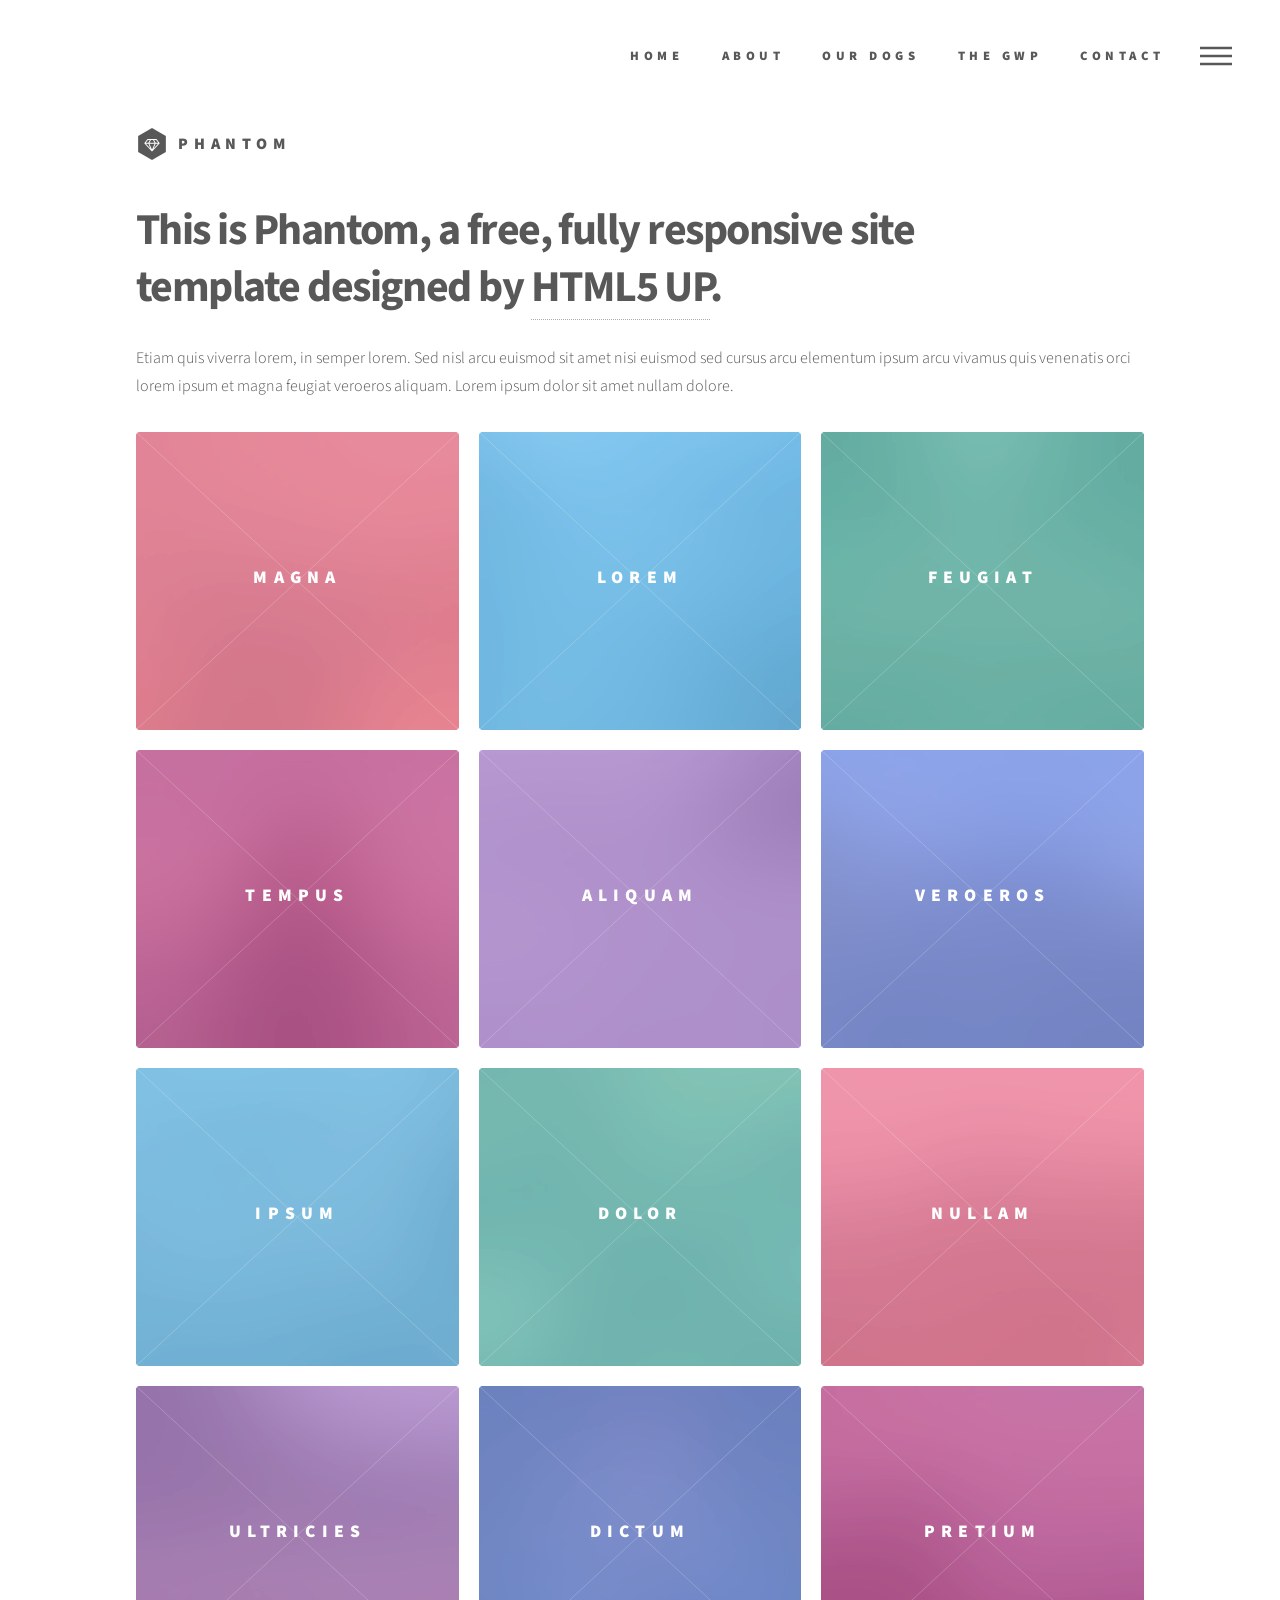
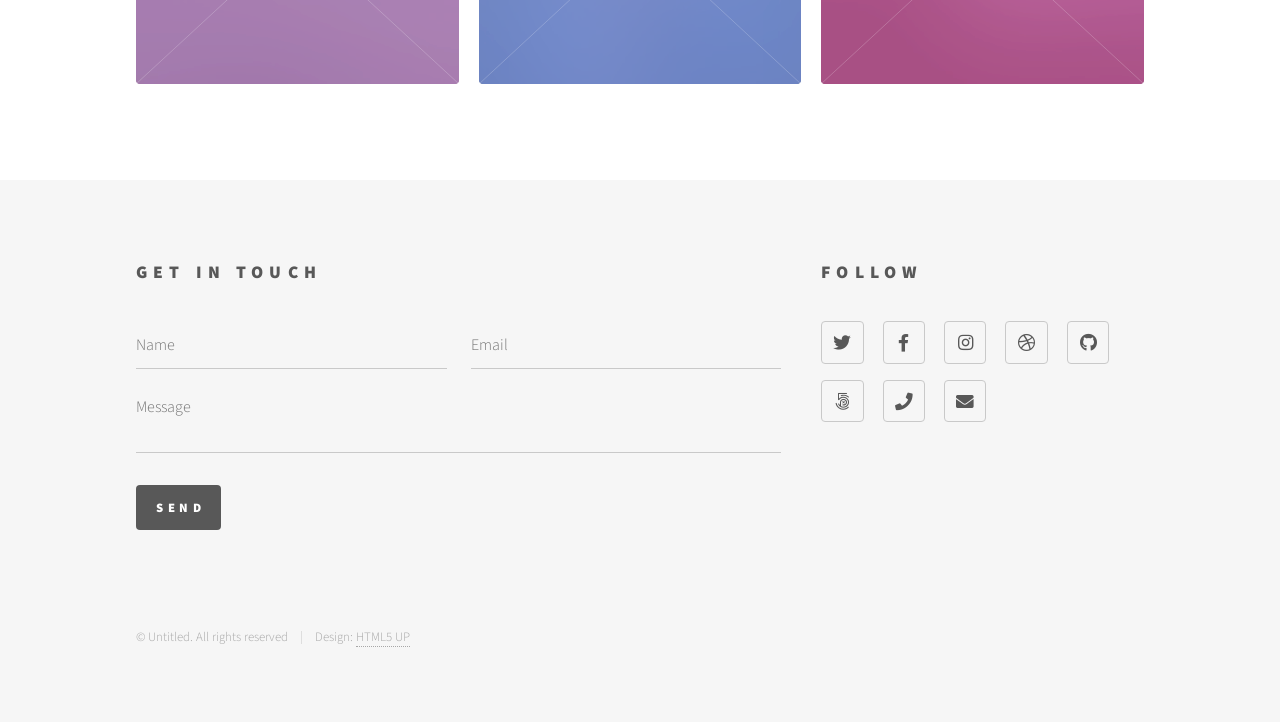
==== commit e956826f: "Chnages to the mail form Switch mailform deployment to use web3forms" ====
--- a/index.html
+++ b/index.html
@@ -202,21 +202,27 @@
 						<div class="inner">
 							<section>
 								<h2>Get in touch</h2>
-								<form method="post" action="#">
+								<form id="contact_form" method="post" action="#">
+									<input type="hidden" name="access_key" value="83805e2f-8ebb-4900-b2cc-b1165ac3719f">
+									<input type="hidden" name="subject" value="New enquiry from Kimmax.co.uk">
+									<input type="hidden" name="from_name" value="Kimmax Website">
 									<div class="fields">
 										<div class="field half">
-											<input type="text" name="name" id="name" placeholder="Name" />
+											<input type="text" name="name" id="name" placeholder="Name" required />
 										</div>
 										<div class="field half">
-											<input type="email" name="email" id="email" placeholder="Email" />
+											<input type="email" name="email" id="email" placeholder="Email" required />
 										</div>
 										<div class="field">
-											<textarea name="message" id="message" placeholder="Message"></textarea>
+											<textarea name="message" id="message" placeholder="Message" required></textarea>
 										</div>
 									</div>
 									<ul class="actions">
-										<li><input type="submit" value="Send" class="primary" /></li>
+										<li><input type="submit" id="btn_submit" value="Send" class="primary" /></li>
+										<li><span id="btn_sending" style="display:none; line-height:2.5em;">Sending&hellip;</span></li>
 									</ul>
+									<p id="form_success" style="display:none; color:#a8dba8;">Thank you — we'll be in touch soon!</p>
+									<p id="form_error" style="display:none; color:#e88;">Something went wrong — please email us directly at <a href="mailto:peter@kimmax.co.uk">peter@kimmax.co.uk</a></p>
 								</form>
 							</section>
 							<section>
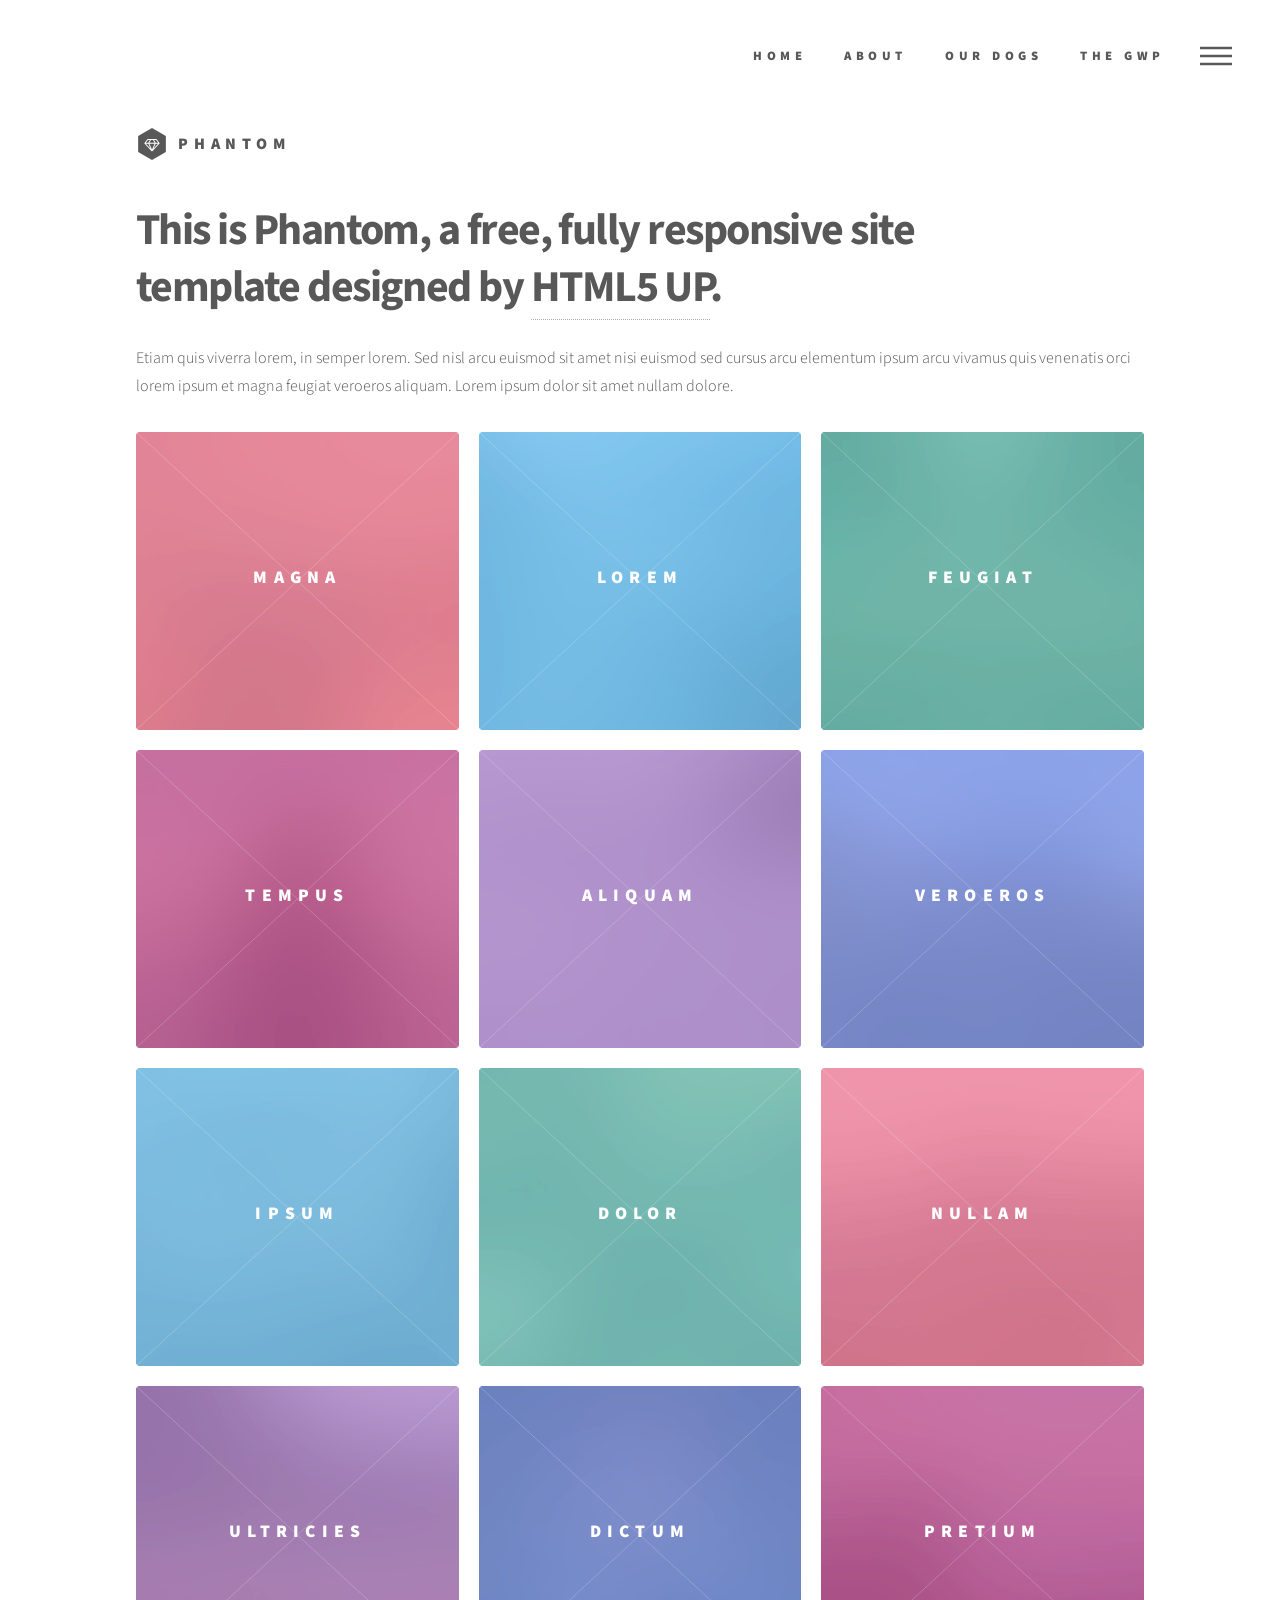
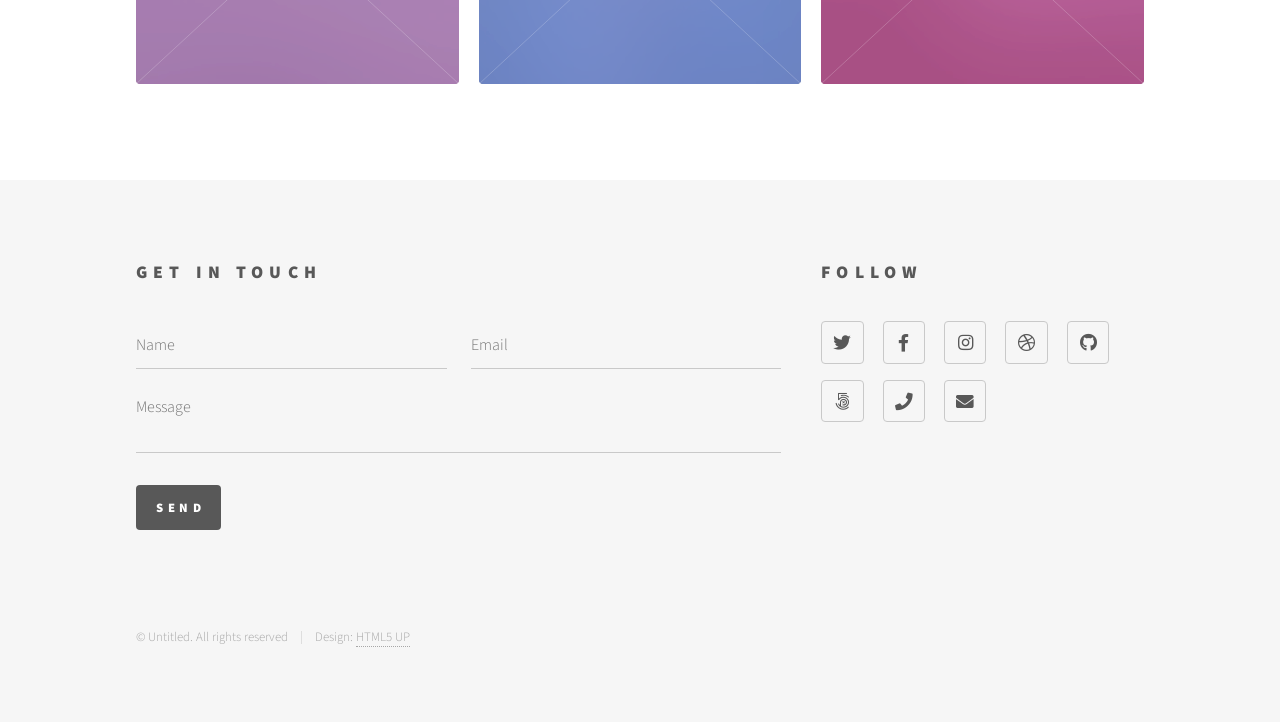
==== commit e7caf6ca: "Remove contact us on menu Update to remove contact us on meny as it is on every page" ====
--- a/index.html
+++ b/index.html
@@ -32,7 +32,6 @@
 										<li><a href="about.html">About</a></li>
 										<li><a href="elements.html">Our Dogs</a></li>
 										<li><a href="generic.html">The GWP</a></li>
-										<li><a href="contact.html">Contact</a></li>
 										<li><a href="#menu">☰</a></li>
 									</ul>
 								</nav>
@@ -204,7 +203,7 @@
 								<h2>Get in touch</h2>
 								<form id="contact_form" method="post" action="#">
 									<input type="hidden" name="access_key" value="83805e2f-8ebb-4900-b2cc-b1165ac3719f">
-									<input type="hidden" name="subject" value="New enquiry from Kimmax.co.uk">
+									<input type="hidden" name="subject" value="New enquiry from the new Kimmax.co.uk">
 									<input type="hidden" name="from_name" value="Kimmax Website">
 									<div class="fields">
 										<div class="field half">
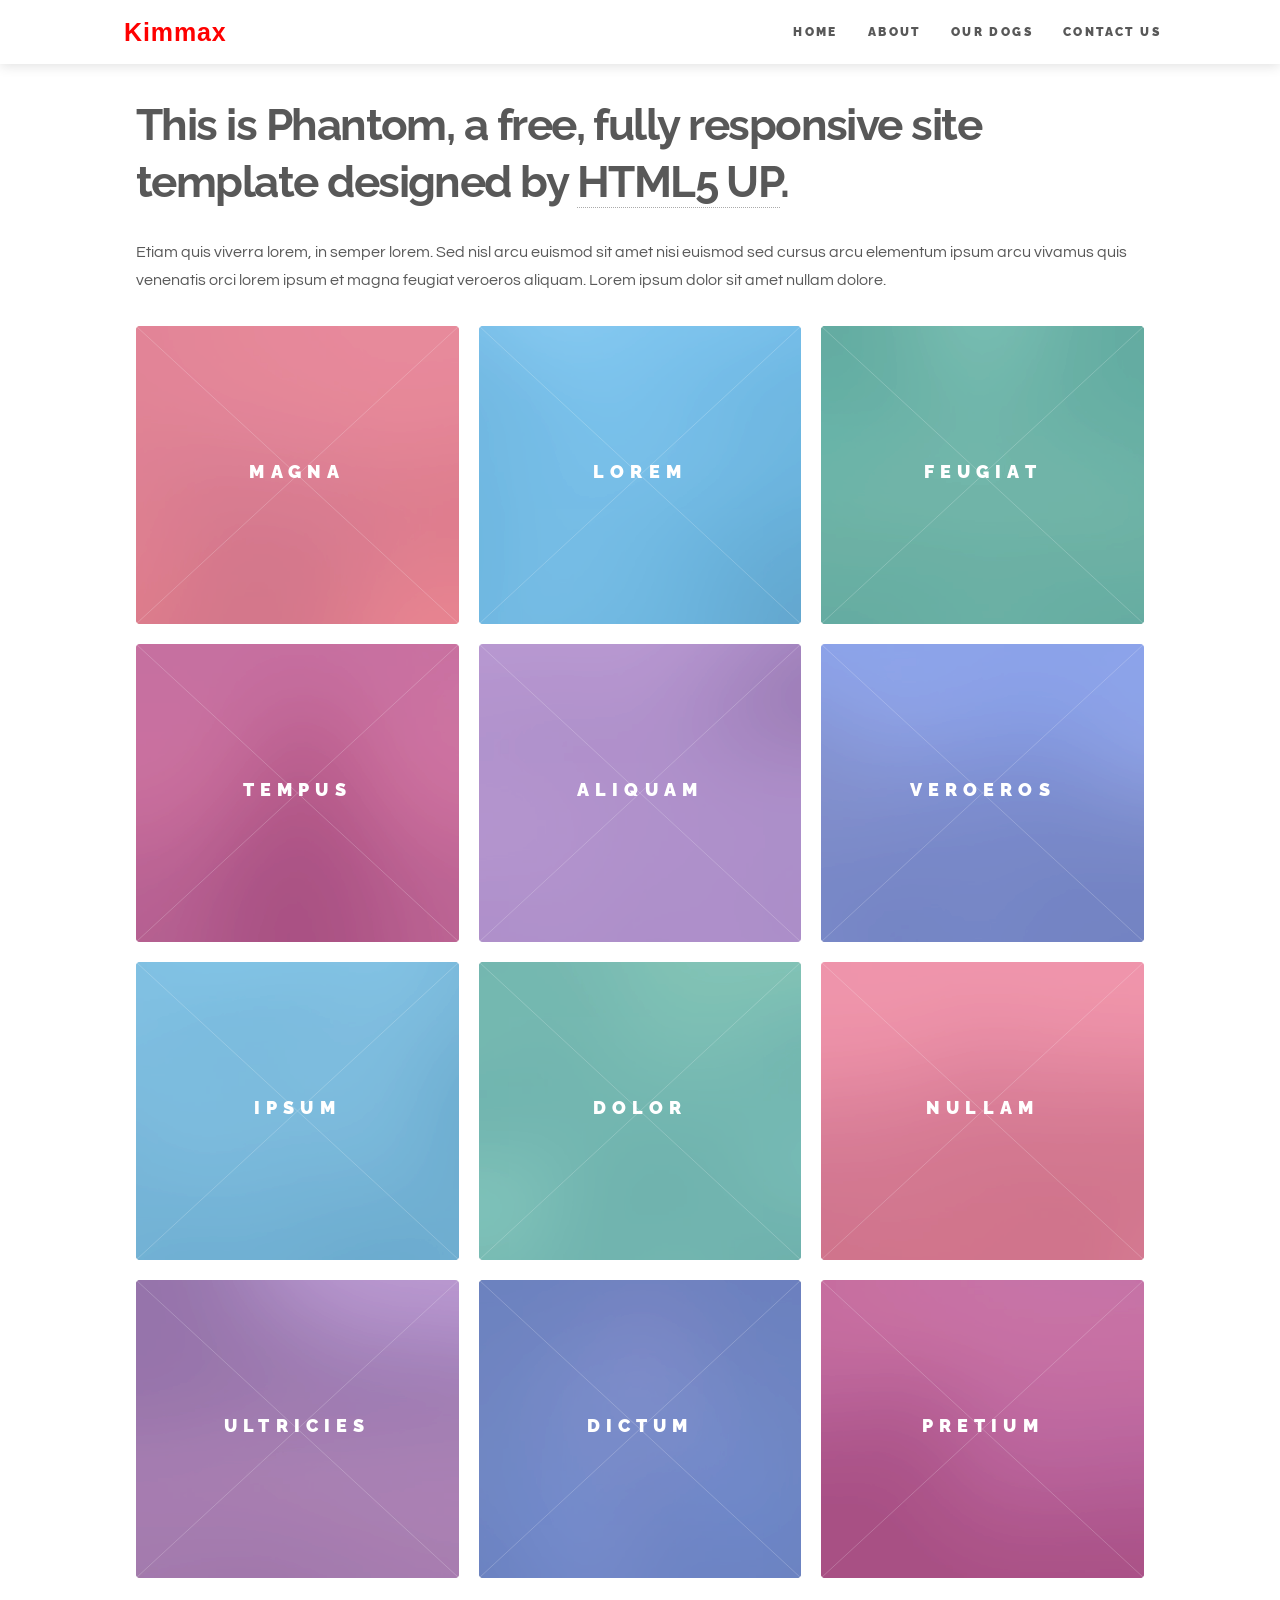
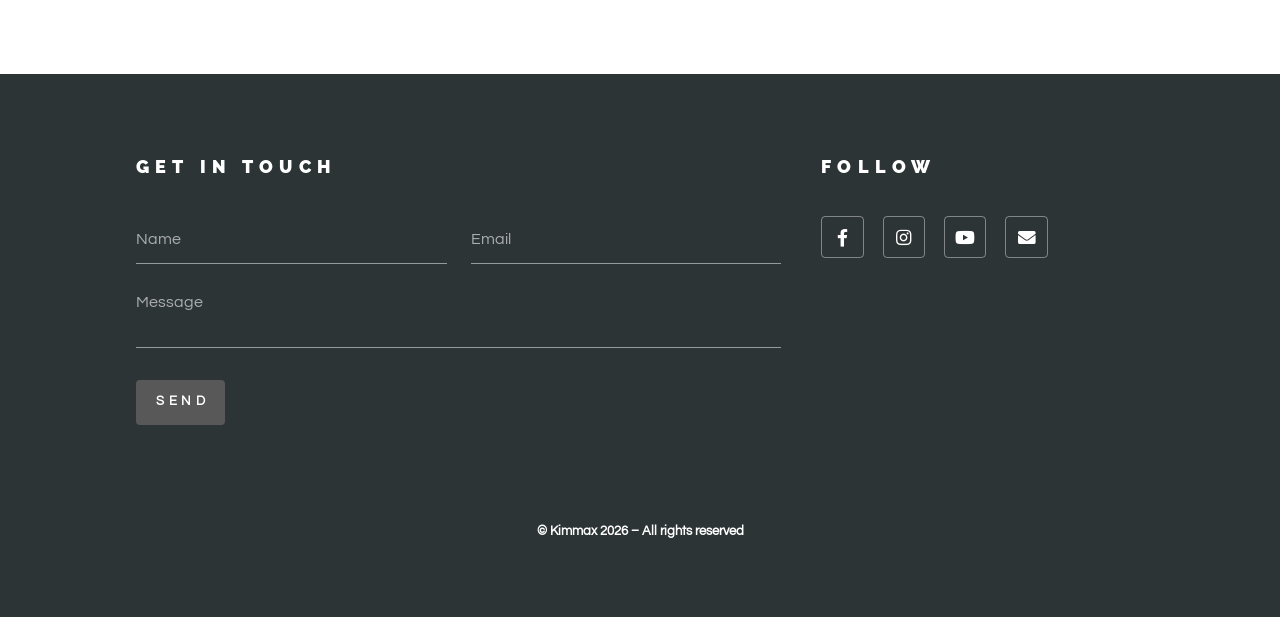
==== commit ebdf9a89: "Inital re-engineering of a Kimmax Template Re-engineering of core template to adopt Kimmax branding," ====
--- a/index.html
+++ b/index.html
@@ -6,50 +6,21 @@
 -->
 <html>
 	<head>
-		<title>Phantom by HTML5 UP</title>
+		<title>Kimmax German Wirehaired Pointers</title>
 		<meta charset="utf-8" />
 		<meta name="viewport" content="width=device-width, initial-scale=1, user-scalable=no" />
 		<link rel="stylesheet" href="assets/css/main.css" />
+		<link rel="stylesheet" href="assets/css/kimmax.css" />
 		<noscript><link rel="stylesheet" href="assets/css/noscript.css" /></noscript>
+
+		<script src="assets/js/kimmax.js" defer></script>
 	</head>
 	<body class="is-preload">
 		<!-- Wrapper -->
 			<div id="wrapper">
 
-				<!-- Header -->
-					<header id="header">
-						<div class="inner">
-
-							<!-- Logo -->
-								<a href="index.html" class="logo">
-									<span class="symbol"><img src="images/logo.svg" alt="" /></span><span class="title">Phantom</span>
-								</a>
-
-							<!-- Nav -->
-								<nav>
-									<ul>
-										<li><a href="index.html">Home</a></li>
-										<li><a href="about.html">About</a></li>
-										<li><a href="elements.html">Our Dogs</a></li>
-										<li><a href="generic.html">The GWP</a></li>
-										<li><a href="#menu">☰</a></li>
-									</ul>
-								</nav>
-
-						</div>
-					</header>
-
-				<!-- Menu -->
-					<nav id="menu">
-						<h2>Menu</h2>
-						<ul>
-							<li><a href="index.html">Home</a></li>
-							<li><a href="generic.html">Ipsum veroeros</a></li>
-							<li><a href="generic.html">Tempus etiam</a></li>
-							<li><a href="generic.html">Consequat dolor</a></li>
-							<li><a href="elements.html">Elements</a></li>
-						</ul>
-					</nav>
+					<!-- Shared Header -->
+				<div main-content="content/panels/header.html"></div>
 
 				<!-- Main -->
 					<div id="main">
@@ -177,7 +148,7 @@
 									<a href="generic.html">
 										<h2>Dictum</h2>
 										<div class="content">
-											<p>Sed nisl arcu euismod sit amet nisi lorem etiam dolor veroeros et feugiat.</p>
+											<p>Sed nisl barcu euismod sit amet nisi lorem etiam dolor veroeros et feugiat.</p>
 										</div>
 									</a>
 								</article>
@@ -196,61 +167,11 @@
 						</div>
 					</div>
 
-				<!-- Footer -->
-					<footer id="footer">
-						<div class="inner">
-							<section>
-								<h2>Get in touch</h2>
-								<form id="contact_form" method="post" action="#">
-									<input type="hidden" name="access_key" value="83805e2f-8ebb-4900-b2cc-b1165ac3719f">
-									<input type="hidden" name="subject" value="New enquiry from the new Kimmax.co.uk">
-									<input type="hidden" name="from_name" value="Kimmax Website">
-									<div class="fields">
-										<div class="field half">
-											<input type="text" name="name" id="name" placeholder="Name" required />
-										</div>
-										<div class="field half">
-											<input type="email" name="email" id="email" placeholder="Email" required />
-										</div>
-										<div class="field">
-											<textarea name="message" id="message" placeholder="Message" required></textarea>
-										</div>
-									</div>
-									<ul class="actions">
-										<li><input type="submit" id="btn_submit" value="Send" class="primary" /></li>
-										<li><span id="btn_sending" style="display:none; line-height:2.5em;">Sending&hellip;</span></li>
-									</ul>
-									<p id="form_success" style="display:none; color:#a8dba8;">Thank you — we'll be in touch soon!</p>
-									<p id="form_error" style="display:none; color:#e88;">Something went wrong — please email us directly at <a href="mailto:peter@kimmax.co.uk">peter@kimmax.co.uk</a></p>
-								</form>
-							</section>
-							<section>
-								<h2>Follow</h2>
-								<ul class="icons">
-									<li><a href="#" class="icon brands style2 fa-twitter"><span class="label">Twitter</span></a></li>
-									<li><a href="#" class="icon brands style2 fa-facebook-f"><span class="label">Facebook</span></a></li>
-									<li><a href="#" class="icon brands style2 fa-instagram"><span class="label">Instagram</span></a></li>
-									<li><a href="#" class="icon brands style2 fa-dribbble"><span class="label">Dribbble</span></a></li>
-									<li><a href="#" class="icon brands style2 fa-github"><span class="label">GitHub</span></a></li>
-									<li><a href="#" class="icon brands style2 fa-500px"><span class="label">500px</span></a></li>
-									<li><a href="#" class="icon solid style2 fa-phone"><span class="label">Phone</span></a></li>
-									<li><a href="#" class="icon solid style2 fa-envelope"><span class="label">Email</span></a></li>
-								</ul>
-							</section>
-							<ul class="copyright">
-								<li>&copy; Untitled. All rights reserved</li><li>Design: <a href="http://html5up.net">HTML5 UP</a></li>
-							</ul>
-						</div>
-					</footer>
+			<!-- Shared Footer -->
+				<div main-content="content/panels/footer.html"></div>
 
 			</div>
 
-		<!-- Scripts -->
-			<script src="assets/js/jquery.min.js"></script>
-			<script src="assets/js/browser.min.js"></script>
-			<script src="assets/js/breakpoints.min.js"></script>
-			<script src="assets/js/util.js"></script>
-			<script src="assets/js/main.js"></script>
 
 	</body>
 </html>
--- a/assets/css/kimmax.css
+++ b/assets/css/kimmax.css
@@ -0,0 +1,307 @@
+/*
+	Kimmax - Custom CSS
+	Overrides and additions to the Phantom base template (main.css)
+*/
+
+/* =============================================
+   GOOGLE FONTS
+   ============================================= */
+
+@import url('https://fonts.googleapis.com/css2?family=Raleway:wght@300;400;600;700;900&family=Questrial&display=swap');
+
+
+/* =============================================
+   TYPOGRAPHY
+   ============================================= */
+
+/* Headings — Raleway */
+h1, h2, h3, h4, h5, h6 {
+	font-family: 'Raleway', Helvetica, sans-serif;
+}
+
+/* Body, paragraphs, lists — Questrial */
+body,
+p,
+li,
+input,
+textarea,
+select,
+label {
+	font-family: 'Questrial', Helvetica, sans-serif;
+}
+
+/* Navigation — Raleway */
+#header .logo .title,
+#header nav a,
+#menu a {
+	font-family: 'Raleway', Helvetica, sans-serif;
+}
+
+
+/* =============================================
+   HEADER — sticky horizontal bar
+   ============================================= */
+
+#header {
+	position: fixed;
+	top: 0;
+	left: 0;
+	right: 0;
+	z-index: 10001;
+	background: #ffffff;
+	box-shadow: 0 2px 12px rgba(0, 0, 0, 0.12);
+	padding: 0 !important;
+}
+
+/* Lay out logo + nav in a single horizontal row */
+#header .inner {
+	display: flex;
+	align-items: center;
+	justify-content: space-between;
+	max-width: 72em;
+	margin: 0 auto;
+	padding: 0 2.5em;
+	height: 4em;
+}
+
+/* Logo — inline, no bottom margin */
+#header .logo {
+	display: flex;
+	align-items: center;
+	margin: 0;
+	border-bottom: none;
+}
+
+#header .logo img {
+	height: 25px;
+	width: auto;
+	display: block;
+}
+
+#header .inner {
+	padding: 0 2.5em 0 3.75em;
+}
+
+/* Nav — override Phantom's fixed positioning */
+#header nav {
+	position: static !important;
+	top: auto !important;
+	right: auto !important;
+}
+
+/* Nav links — remove the semi-transparent pill background */
+#header nav ul li a {
+	background-color: transparent !important;
+	color: #585858 !important;
+	font-size: 0.75em;
+	letter-spacing: 0.2em;
+	padding: 0 1.25em;
+	height: 4em;
+	line-height: 4em;
+}
+
+/* Hover + active — Kimmax red */
+#header nav ul li a:hover,
+#header nav ul li a:focus {
+	color: #ff0000 !important;
+}
+
+/* Keep hamburger button correctly sized */
+#header nav ul li a[href="#menu"] {
+	width: 3.5em;
+	padding: 0;
+}
+
+/* Push all page content down to clear the fixed header (4em) plus 2em breathing room) */
+#wrapper {
+	padding-top: 6em;
+}
+
+/* Ensure main content stacking context sits below the header shadow.
+   Tile transforms create their own stacking contexts which would otherwise
+   render above the header's box-shadow. */
+#main {
+	position: relative;
+	z-index: 0;
+}
+
+
+/* =============================================
+   BRAND ACCENT COLOUR — override Phantom pink (#f2849e) → Kimmax red (#ff0000)
+   ============================================= */
+
+/* General link hover */
+a:hover {
+	color: #ff0000 !important;
+}
+
+/* Social / style2 icon hover */
+.icon.style2:hover {
+	color: #ff0000;
+	border-color: #ff0000;
+}
+
+/* Form field focus underline */
+input[type="text"]:focus,
+input[type="email"]:focus,
+input[type="tel"]:focus,
+select:focus,
+textarea:focus {
+	border-bottom-color: #ff0000;
+	box-shadow: inset 0 -1px 0 0 #ff0000;
+}
+
+/* Checkbox / radio focus ring */
+input[type="checkbox"]:focus + label:before,
+input[type="radio"]:focus + label:before {
+	border-color: #ff0000;
+	box-shadow: 0 0 0 1px #ff0000;
+}
+
+/* Default button hover */
+input[type="submit"]:hover,
+input[type="reset"]:hover,
+input[type="button"]:hover,
+button:hover,
+.button:hover {
+	color: #ff0000 !important;
+	box-shadow: inset 0 0 0 2px #ff0000;
+}
+
+/* Primary button hover */
+input[type="submit"].primary:hover,
+input[type="reset"].primary:hover,
+input[type="button"].primary:hover,
+button.primary:hover,
+.button.primary:hover {
+	background-color: #ff0000;
+	color: #ffffff !important;
+	box-shadow: none;
+}
+
+/* Tile style1 overlay — restored to Phantom accent1 */
+
+/* Hamburger icon — hover state (SVG data URI, stroke colour swapped) */
+#header nav ul li a[href="#menu"]:before {
+	background-image: url("data:image/svg+xml;charset=utf8,%3Csvg xmlns='http://www.w3.org/2000/svg' width='100' height='100' viewBox='0 0 100 100' preserveAspectRatio='none'%3E%3Cstyle%3Eline %7B stroke-width: 8px%3B stroke: %23ff0000%3B %7D%3C/style%3E%3Cline x1='0' y1='25' x2='100' y2='25' /%3E%3Cline x1='0' y1='50' x2='100' y2='50' /%3E%3Cline x1='0' y1='75' x2='100' y2='75' /%3E%3C/svg%3E");
+}
+
+/* Slide-over menu close button — hover state (SVG data URI, stroke colour swapped) */
+#menu > .close:before {
+	background-image: url("data:image/svg+xml;charset=utf8,%3Csvg xmlns='http://www.w3.org/2000/svg' width='100' height='100' viewBox='0 0 100 100' preserveAspectRatio='none'%3E%3Cstyle%3Eline %7B stroke-width: 8px%3B stroke: %23ff0000%3B %7D%3C/style%3E%3Cline x1='15' y1='15' x2='85' y2='85' /%3E%3Cline x1='85' y1='15' x2='15' y2='85' /%3E%3C/svg%3E");
+}
+
+
+/* =============================================
+   SLIDE-OVER MENU — near-black scheme
+   ============================================= */
+
+/* Panel background — near-black */
+#menu {
+	background: #131414;
+}
+
+/* Menu heading */
+#menu h2 {
+	color: #ffffff;
+	font-family: 'Raleway', Helvetica, sans-serif;
+	letter-spacing: 0.35em;
+}
+
+/* Menu links — white by default, red on hover */
+#menu a {
+	color: #ffffff !important;
+	border-top-color: rgba(255, 255, 255, 0.1);
+}
+
+#menu a:hover {
+	color: #ff0000 !important;
+}
+
+/* Close button default state — keep dark so it's visible against the dimmed page content it overlaps */
+
+
+/* =============================================
+   FOOTER
+   ============================================= */
+
+#footer {
+	background-color: #2d3436;
+}
+
+#footer h2,
+#footer p,
+#footer label,
+#footer .copyright,
+#footer .copyright a {
+	color: #ffffff;
+}
+
+#footer input,
+#footer textarea {
+	border-bottom-color: rgba(255, 255, 255, 0.5);
+	color: #ffffff;
+}
+
+#footer input::placeholder,
+#footer textarea::placeholder {
+	color: rgba(255, 255, 255, 0.6);
+}
+
+#footer input:focus,
+#footer textarea:focus {
+	border-bottom-color: #ffffff;
+	box-shadow: inset 0 -1px 0 0 #ffffff;
+}
+
+/* Override Safari/Chrome autofill yellow background in the footer */
+#footer input:-webkit-autofill,
+#footer input:-webkit-autofill:hover,
+#footer input:-webkit-autofill:focus,
+#footer textarea:-webkit-autofill {
+	-webkit-box-shadow: 0 0 0 1000px #2d3436 inset !important;
+	-webkit-text-fill-color: #ffffff !important;
+	caret-color: #ffffff;
+}
+
+#footer .icon.style2 {
+	color: #ffffff;
+	border-color: rgba(255, 255, 255, 0.4);
+}
+
+#footer .icon.style2:hover {
+	color: #2d3436;
+	border-color: #ffffff;
+	background-color: #ffffff;
+}
+
+#footer .copyright {
+	border-color: rgba(255, 255, 255, 0.2);
+	text-align: center;
+}
+
+#footer .copyright li {
+	border-left-color: rgba(255, 255, 255, 0.2);
+	font-size: 1em;
+	color: #ffffff;
+	font-weight: 700;
+}
+
+
+/* =============================================
+   RESPONSIVE NAV VISIBILITY
+   ============================================= */
+
+/* Desktop (>736px): hide the hamburger button */
+@media screen and (min-width: 737px) {
+	#header nav ul li:last-child {
+		display: none;
+	}
+}
+
+/* Mobile (≤736px): hide the text nav links, show only the hamburger */
+@media screen and (max-width: 736px) {
+	#header nav ul li:not(:last-child) {
+		display: none;
+	}
+}
